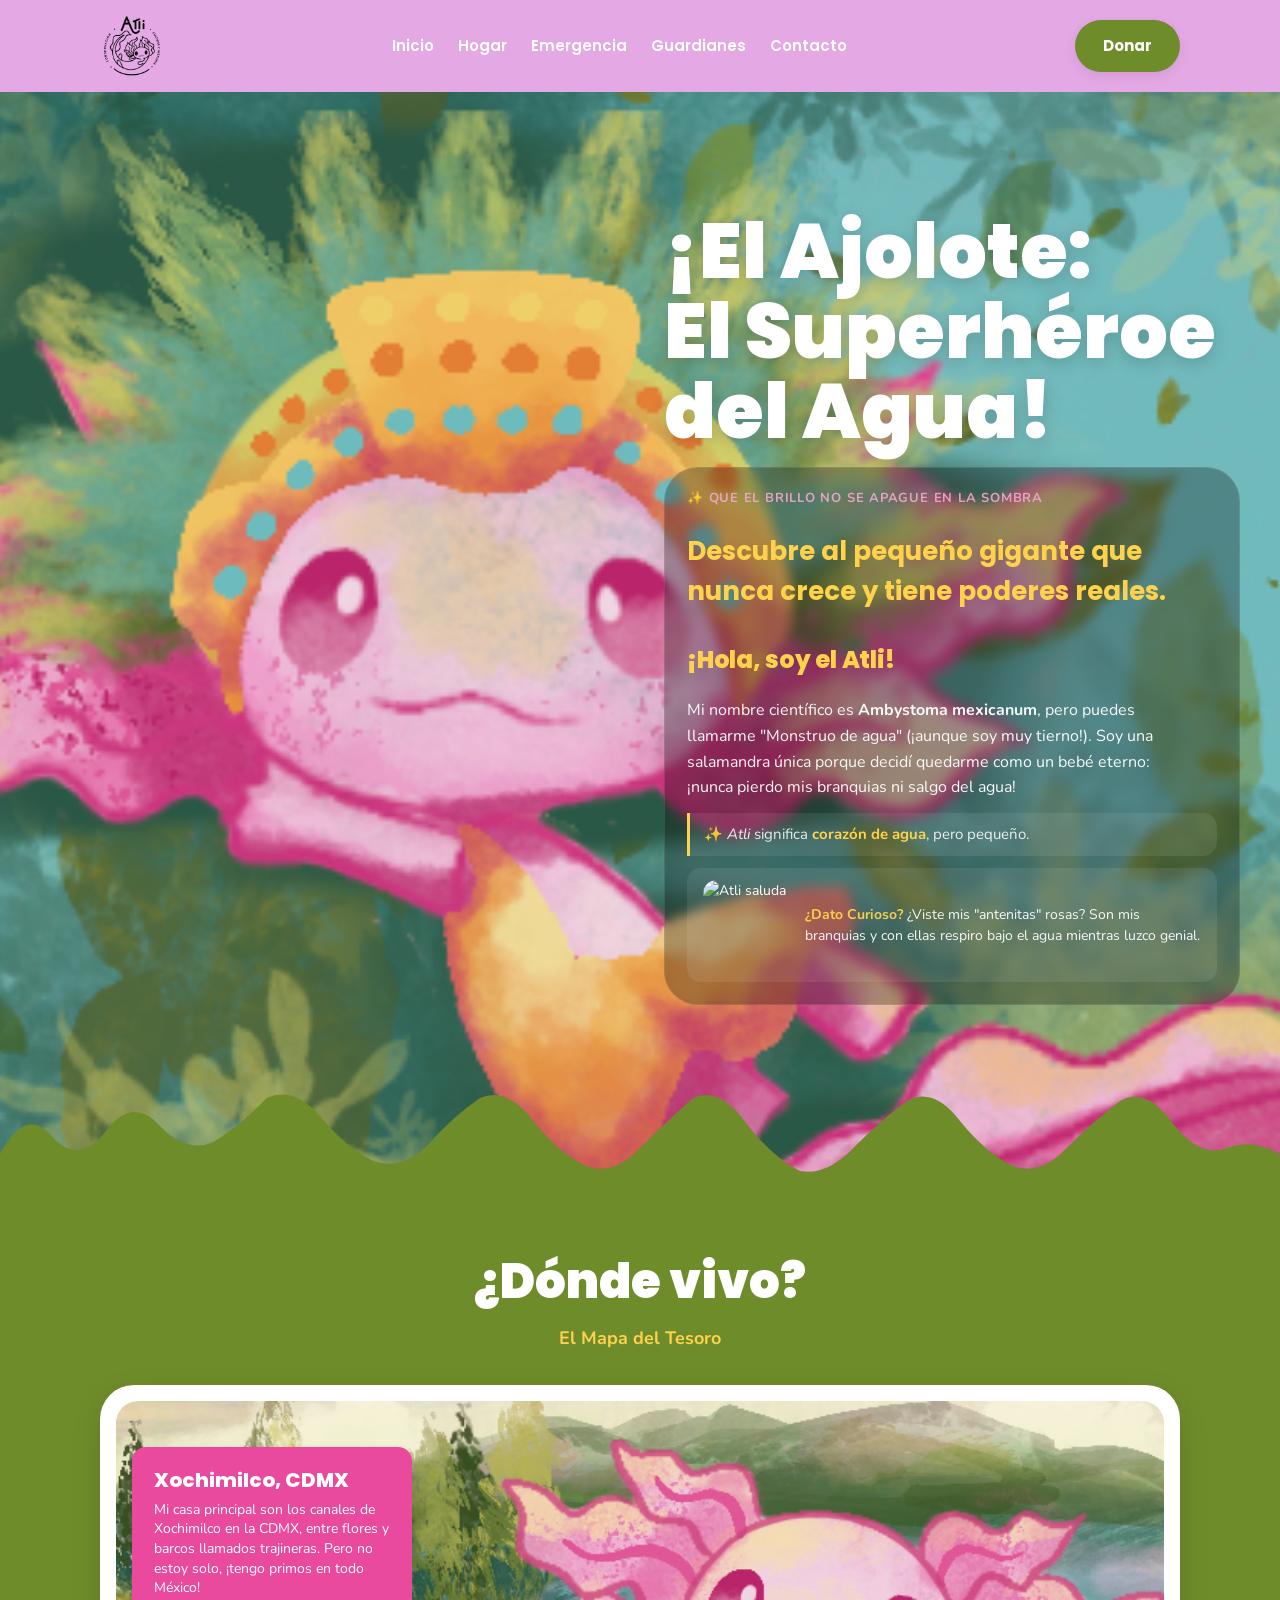
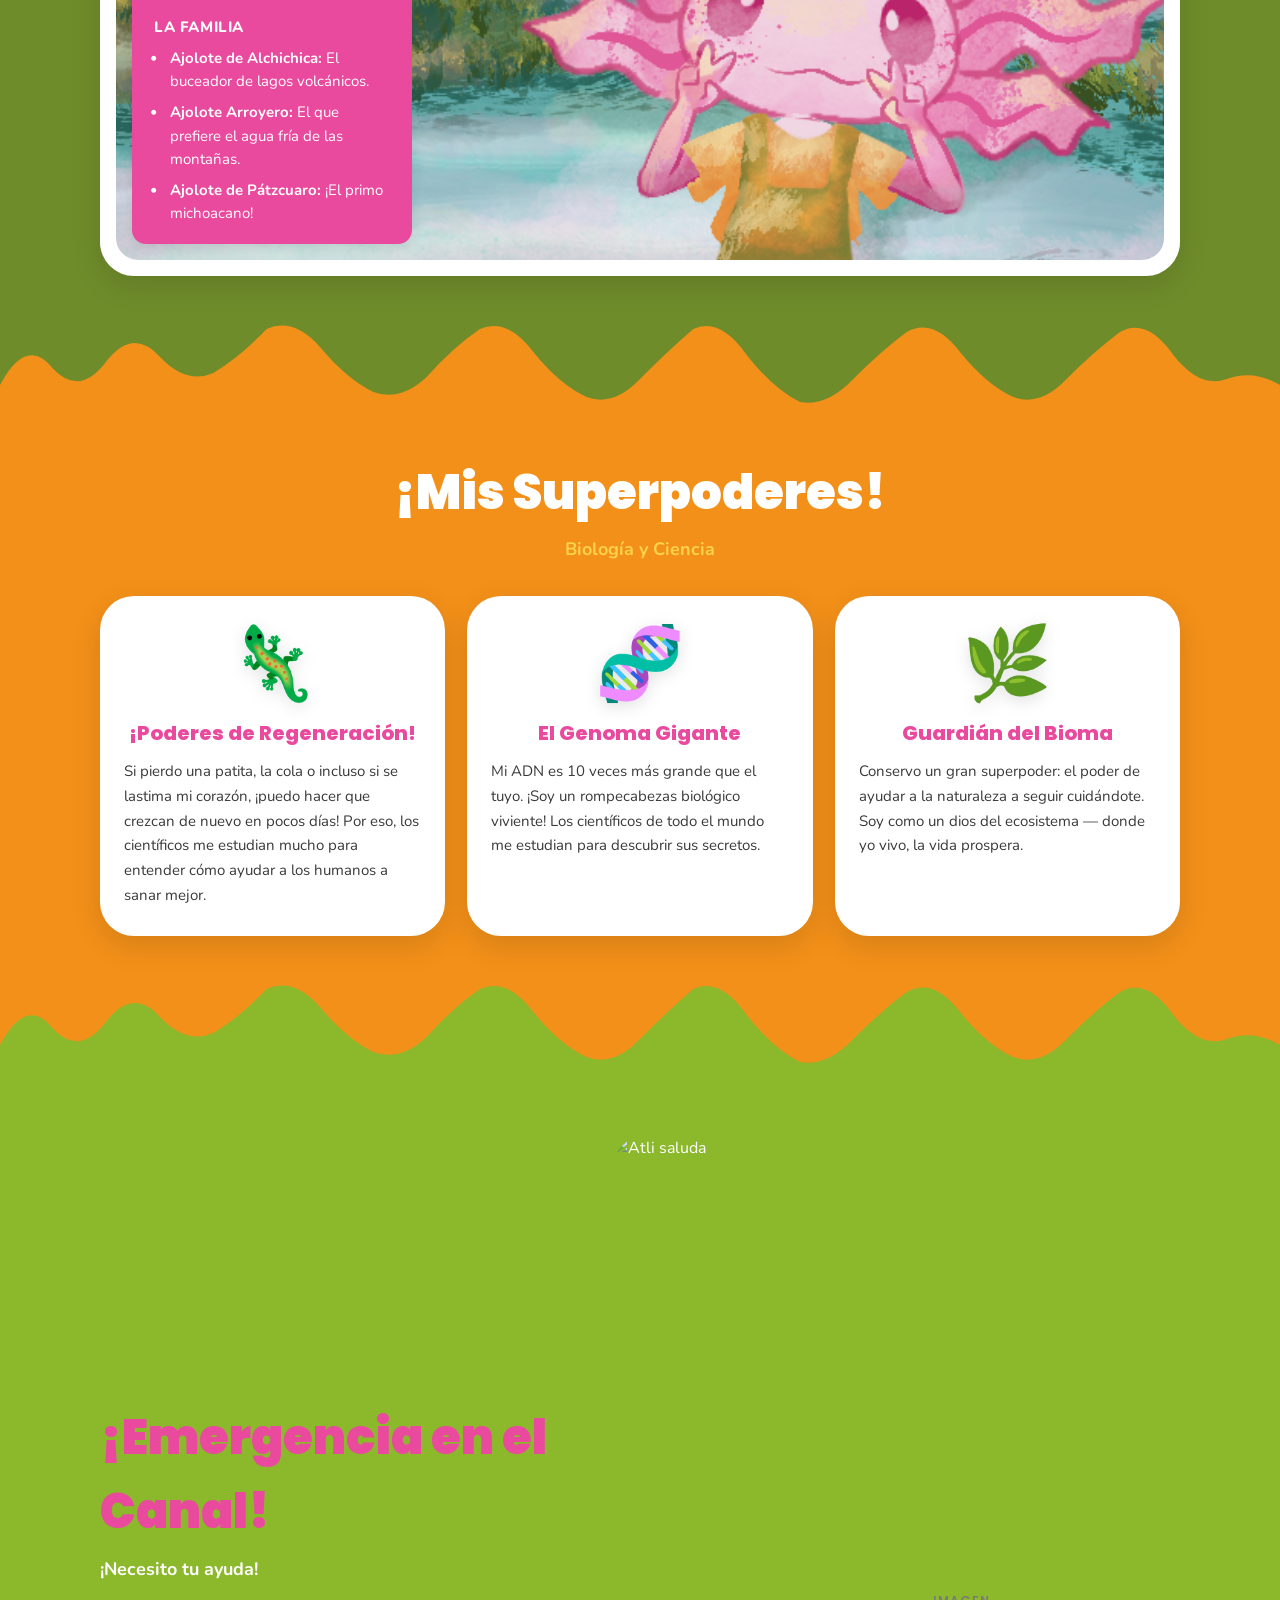
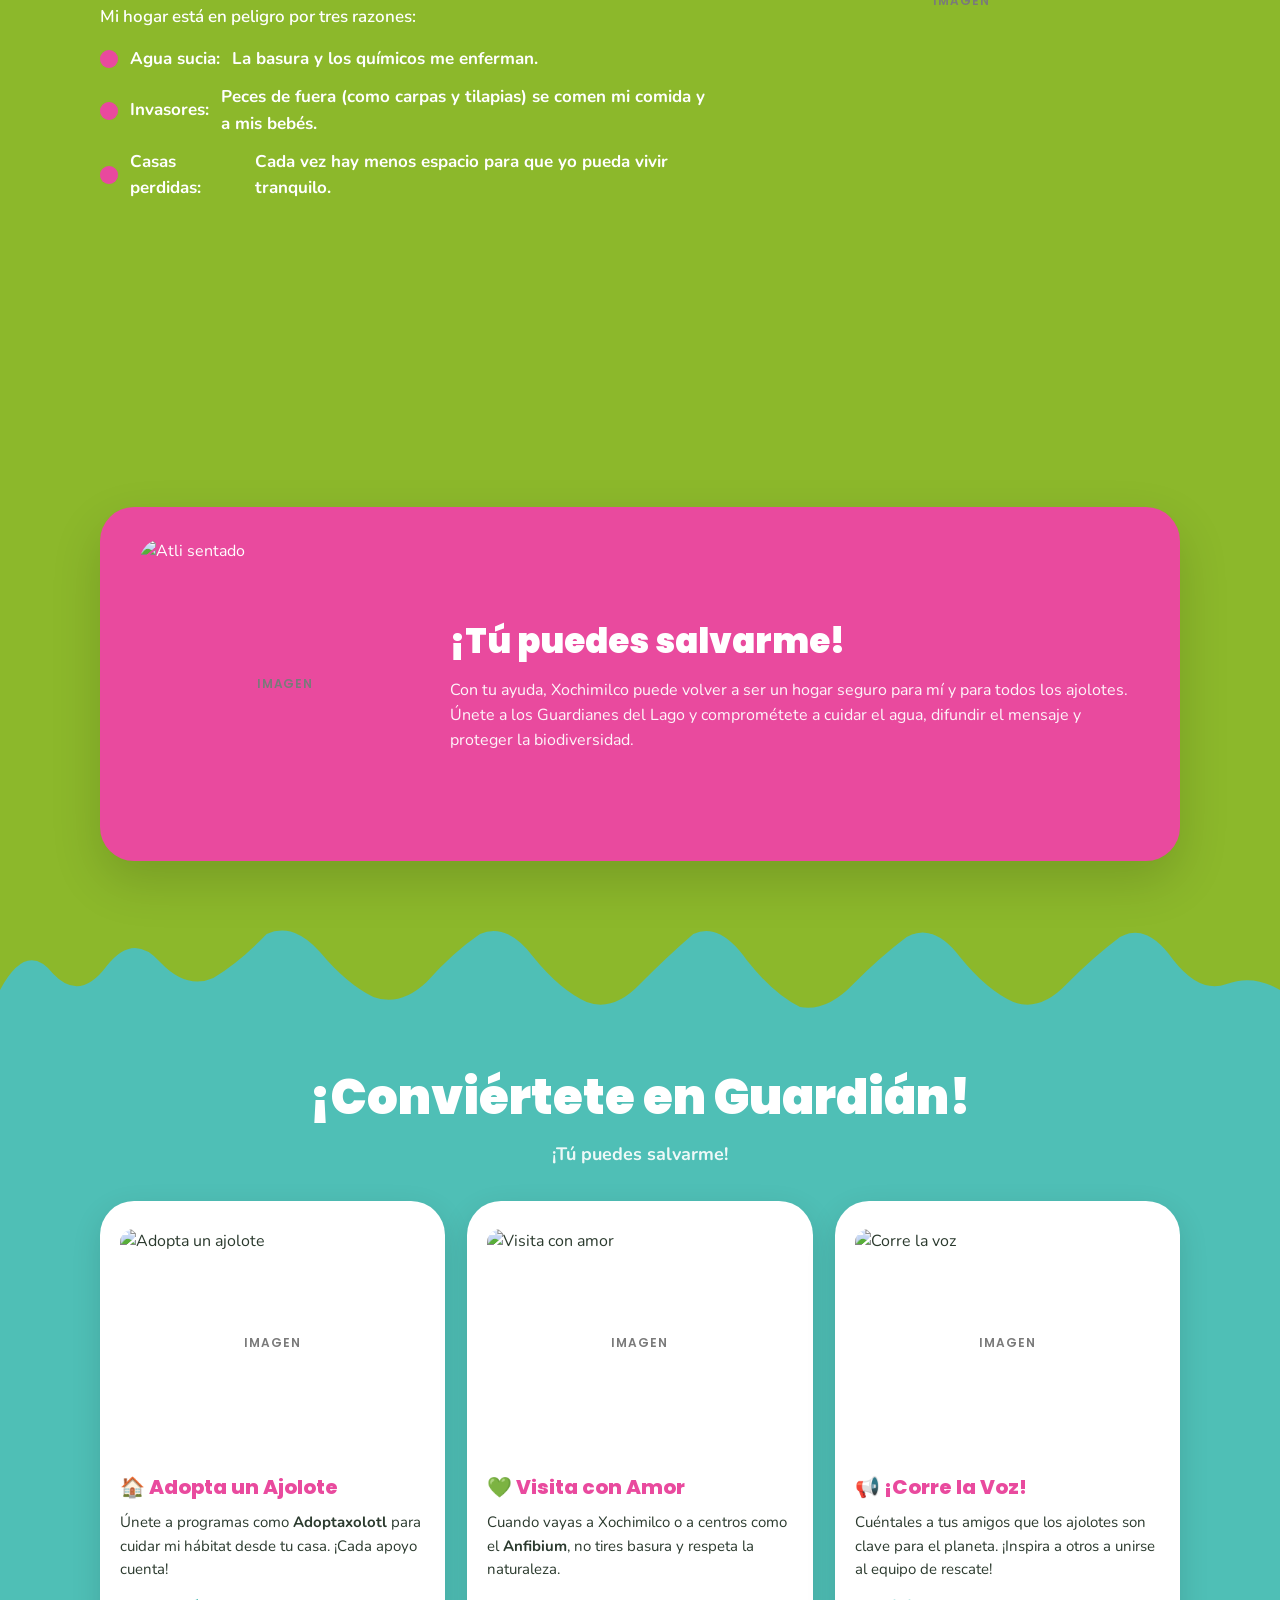
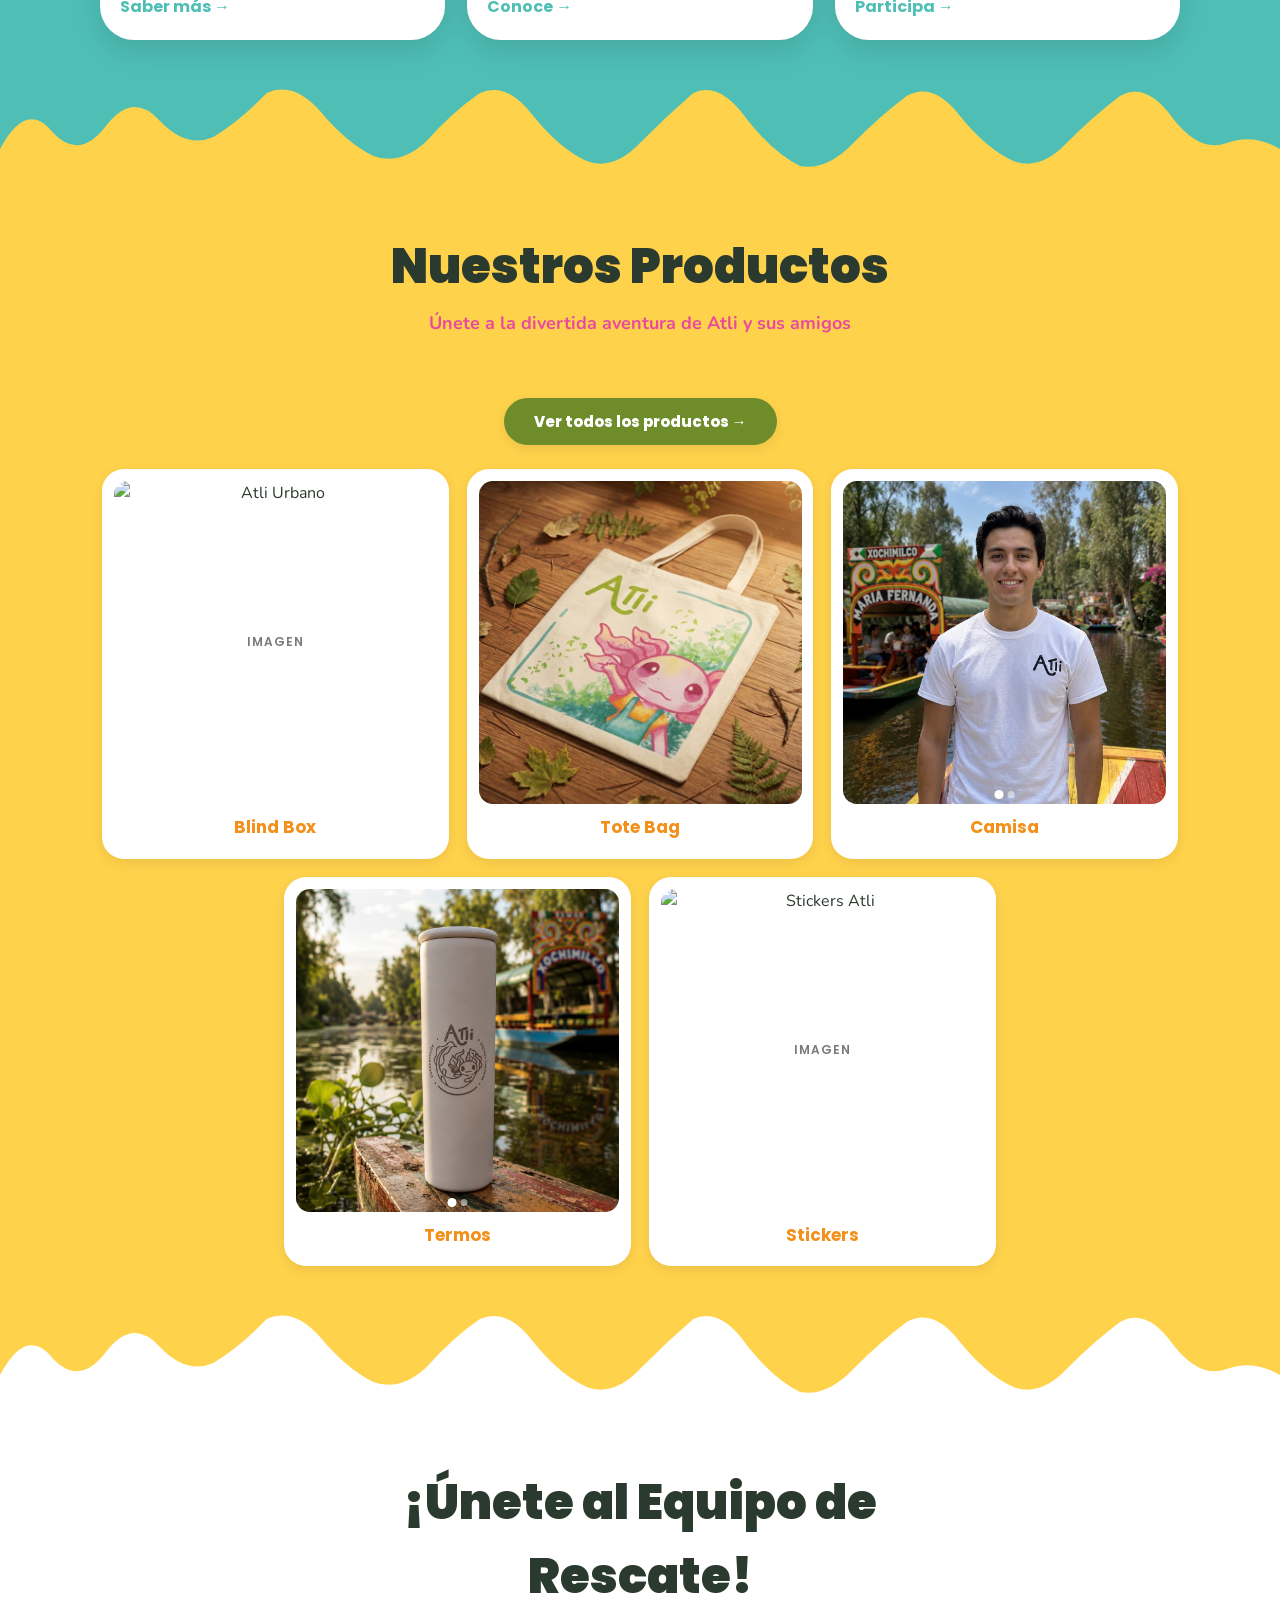
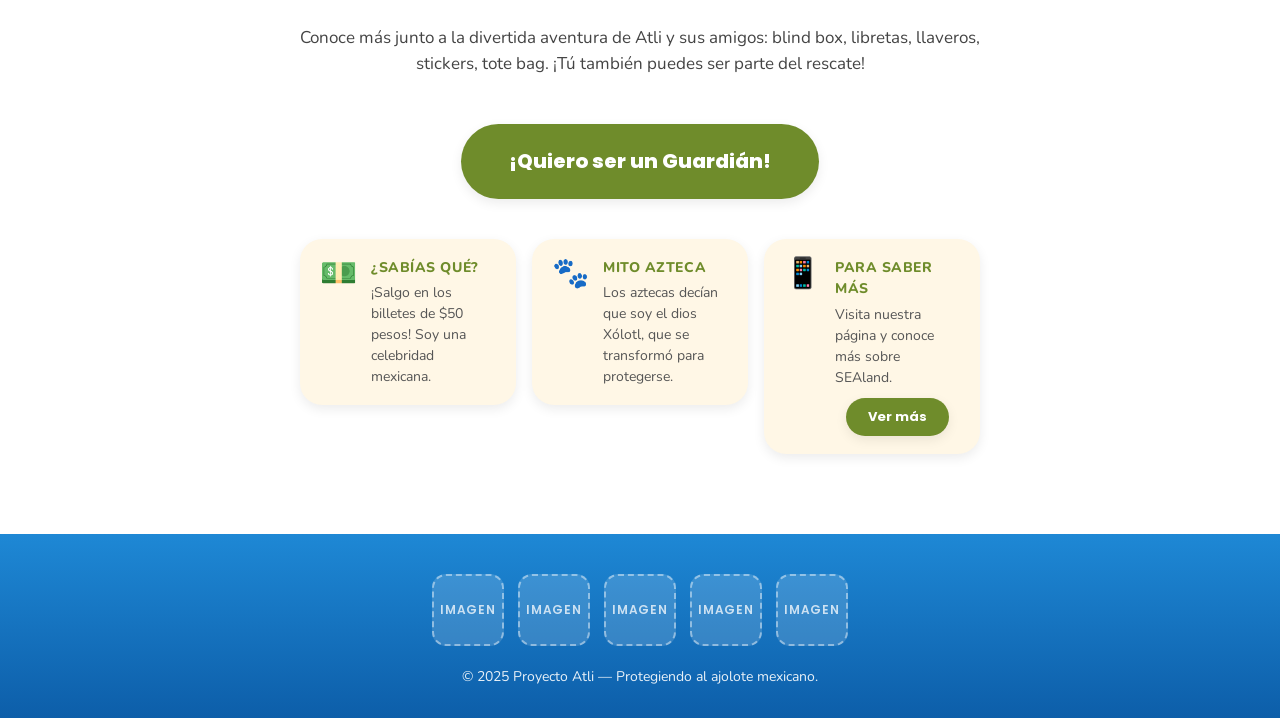
==== index.html @ 187b92f4 "primer commit" ====
<!DOCTYPE html>
  <html lang="es">
  <head>
    <meta charset="UTF-8" />
    <meta name="viewport" content="width=device-width, initial-scale=1.0" />
    <title>Atli — El Monstruo de Agua | Salvemos al Ajolote</title>

    <!-- Google Fonts -->
    <link rel="preconnect" href="https://fonts.googleapis.com" />
    <link rel="preconnect" href="https://fonts.gstatic.com" crossorigin />
    <link href="https://fonts.googleapis.com/css2?family=Nunito:wght@400;600;700;800;900&family=Poppins:wght@400;600;700;800;900&display=swap" rel="stylesheet" />

    <!-- CSS -->
    <link rel="stylesheet" href="style.css" />
  </head>
  <body>

    <!-- ===== HEADER ===== -->
    <header class="site-header">
      <div class="container header-inner">
        <div class="logo">
          <img src="images/logo.png" alt="Logo Atli" class="logo-img">
        </div>
        <nav class="nav">
          <a href="#inicio">Inicio</a>
          <a href="#hogar">Hogar</a>
          <a href="#emergencia">Emergencia</a>
          <a href="#guardianes">Guardianes</a>
          <a href="#cta">Contacto</a>
        </nav>
        <a href="#cta" class="btn btn-donar">Donar</a>
      </div>
    </header>

    <!-- ===== HERO ===== -->
    <section class="hero" id="inicio">
      <img src="images/atli-hero.png" alt="Atli el ajolote" class="img-hero">

      <div class="hero-row">
        <div class="hero-spacer"></div>
        <div class="hero-content">
          <h1 class="hero-title">¡El Ajolote:<br>El Superhéroe del Agua!</h1>

          <div class="hero-glass">
            <p class="hero-frase">✨ que el brillo no se apague en la sombra</p>
            <p class="hero-sub">Descubre al pequeño gigante que nunca crece y tiene poderes reales.</p>
            <h2 class="hero-intro-title">¡Hola, soy el Atli!</h2>
            <p class="hero-desc">
              Mi nombre científico es <strong>Ambystoma mexicanum</strong>, pero puedes llamarme "Monstruo de agua"
              (¡aunque soy muy tierno!). Soy una salamandra única porque decidí quedarme como un bebé eterno:
              ¡nunca pierdo mis branquias ni salgo del agua!
            </p>
            <p class="hero-nombre">
              ✨ <em>Atli</em> significa <strong>corazón de agua</strong>, pero pequeño.
            </p>
            <div class="hero-dato">
              <img src="images/saludo.png" alt="Atli saluda" class="branquias-anim">
              <p><strong>¿Dato Curioso?</strong> ¿Viste mis "antenitas" rosas? Son mis branquias y con ellas respiro bajo el agua mientras luzco genial.</p>
            </div>
          </div>
        </div>
      </div>
      <div class="wave wave-bottom-hero">
        <svg xmlns="http://www.w3.org/2000/svg" viewBox="0 0 1440 100" preserveAspectRatio="none">
          <path d="M0,100 L0,68 Q30,18 60,52 Q90,80 120,44 Q150,10 180,40 Q210,68 240,56 Q270,40 300,12 Q330,0 360,30 Q390,62 420,75 Q450,85 480,60 Q510,30 540,12 Q570,0 600,35 Q630,68 660,80 Q690,90 720,62 Q750,35 780,12 Q810,0 840,38 Q870,72 900,85 Q930,90 960,62 Q990,35 1020,15 Q1050,0 1080,35 Q1110,68 1140,80 Q1170,90 1200,62 Q1230,35 1260,15 Q1290,0 1320,38 Q1350,72 1380,62 Q1410,52 1440,68 L1440,100 Z" fill="#6f8c2b"/>
        </svg>
      </div>
    </section>

    <!-- ===== EL HOGAR DEL AJOLOTE ===== -->
    <section class="hogar" id="hogar">
      <div class="container">
        <h2 class="section-title light">¿Dónde vivo?</h2>
        <p class="section-sub light">El Mapa del Tesoro</p>

        <div class="hogar-card">
          <img src="images/foto-habitat.png" alt="Humedal de Xochimilco" class="img-card img-hogar">
          <div class="hogar-note">
            <h3>Xochimilco, CDMX</h3>
            <p>Mi casa principal son los canales de Xochimilco en la CDMX, entre flores y barcos llamados trajineras. Pero no estoy solo, ¡tengo primos en todo México!</p>
            <h4 class="familia-title">La Familia</h4>
            <ul class="familia-list">
              <li><strong>Ajolote de Alchichica:</strong> El buceador de lagos volcánicos.</li>
              <li><strong>Ajolote Arroyero:</strong> El que prefiere el agua fría de las montañas.</li>
              <li><strong>Ajolote de Pátzcuaro:</strong> ¡El primo michoacano!</li>
            </ul>
          </div>
        </div>
      </div>
      <div class="wave wave-bottom-hogar">
        <svg xmlns="http://www.w3.org/2000/svg" viewBox="0 0 1440 100" preserveAspectRatio="none">
          <path d="M0,100 L0,68 Q30,18 60,52 Q90,80 120,44 Q150,10 180,40 Q210,68 240,56 Q270,40 300,12 Q330,0 360,30 Q390,62 420,75 Q450,85 480,60 Q510,30 540,12 Q570,0 600,35 Q630,68 660,80 Q690,90 720,62 Q750,35 780,12 Q810,0 840,38 Q870,72 900,85 Q930,90 960,62 Q990,35 1020,15 Q1050,0 1080,35 Q1110,68 1140,80 Q1170,90 1200,62 Q1230,35 1260,15 Q1290,0 1320,38 Q1350,72 1380,62 Q1410,52 1440,68 L1440,100 Z" fill="#f39019"/>
        </svg>
      </div>
    </section>

    <!-- ===== MIS SUPERPODERES ===== -->
    <section class="poderes">
      <div class="container">
        <h2 class="section-title light">¡Mis Superpoderes!</h2>
        <p class="section-sub light">Biología y Ciencia</p>
        <div class="poderes-grid">

          <article class="poder-card">
            <div class="poder-icon">🦎</div>
            <h3>¡Poderes de Regeneración!</h3>
            <p>Si pierdo una patita, la cola o incluso si se lastima mi corazón, ¡puedo hacer que crezcan de nuevo en pocos días! Por eso, los científicos me estudian mucho para entender cómo ayudar a los humanos a sanar mejor.</p>
          </article>

          <article class="poder-card">
            <div class="poder-icon">🧬</div>
            <h3>El Genoma Gigante</h3>
            <p>Mi ADN es 10 veces más grande que el tuyo. ¡Soy un rompecabezas biológico viviente! Los científicos de todo el mundo me estudian para descubrir sus secretos.</p>
          </article>

          <article class="poder-card">
            <div class="poder-icon">🌿</div>
            <h3>Guardián del Bioma</h3>
            <p>Conservo un gran superpoder: el poder de ayudar a la naturaleza a seguir cuidándote. Soy como un dios del ecosistema — donde yo vivo, la vida prospera.</p>
          </article>

        </div>
      </div>
      <div class="wave wave-bottom-poderes">
        <svg xmlns="http://www.w3.org/2000/svg" viewBox="0 0 1440 100" preserveAspectRatio="none">
          <path d="M0,100 L0,68 Q30,18 60,52 Q90,80 120,44 Q150,10 180,40 Q210,68 240,56 Q270,40 300,12 Q330,0 360,30 Q390,62 420,75 Q450,85 480,60 Q510,30 540,12 Q570,0 600,35 Q630,68 660,80 Q690,90 720,62 Q750,35 780,12 Q810,0 840,38 Q870,72 900,85 Q930,90 960,62 Q990,35 1020,15 Q1050,0 1080,35 Q1110,68 1140,80 Q1170,90 1200,62 Q1230,35 1260,15 Q1290,0 1320,38 Q1350,72 1380,62 Q1410,52 1440,68 L1440,100 Z" fill="#8cb82b"/>
        </svg>
      </div>
    </section>

    <!-- ===== EMERGENCIA EN EL CANAL ===== -->
    <section class="emergencia" id="emergencia">
      <div class="container emergencia-inner">
        <div class="emergencia-text">
          <h2 class="section-title">¡Emergencia en el Canal!</h2>
          <p class="section-sub light">¡Necesito tu ayuda!</p>
          <p class="emergencia-intro">Mi hogar está en peligro por tres razones:</p>
          <ul class="emergencia-list">
            <li><span class="bullet" style="--bd:0s"></span> <strong>Agua sucia:</strong> La basura y los químicos me enferman.</li>
            <li><span class="bullet" style="--bd:.6s"></span> <strong>Invasores:</strong> Peces de fuera (como carpas y tilapias) se comen mi comida y a mis bebés.</li>
            <li><span class="bullet" style="--bd:1.2s"></span> <strong>Casas perdidas:</strong> Cada vez hay menos espacio para que yo pueda vivir tranquilo.</li>
          </ul>
        </div>
        <img src="images/saludo.png" alt="Atli saluda" class="img-ajolote img-ajolote-emergencia">
      </div>

      <div class="container">
        <div class="ayuda-box">
          <img src="images/sentado.png" alt="Atli sentado" class="img-ajolote img-ajolote-small">
          <div class="ayuda-text">
            <h3>¡Tú puedes salvarme!</h3>
            <p>Con tu ayuda, Xochimilco puede volver a ser un hogar seguro para mí y para todos los ajolotes. Únete a los Guardianes del Lago y comprométete a cuidar el agua, difundir el mensaje y proteger la biodiversidad.</p>
          </div>
        </div>
      </div>
      <div class="wave wave-bottom-emergencia">
        <svg xmlns="http://www.w3.org/2000/svg" viewBox="0 0 1440 100" preserveAspectRatio="none">
          <path d="M0,100 L0,68 Q30,18 60,52 Q90,80 120,44 Q150,10 180,40 Q210,68 240,56 Q270,40 300,12 Q330,0 360,30 Q390,62 420,75 Q450,85 480,60 Q510,30 540,12 Q570,0 600,35 Q630,68 660,80 Q690,90 720,62 Q750,35 780,12 Q810,0 840,38 Q870,72 900,85 Q930,90 960,62 Q990,35 1020,15 Q1050,0 1080,35 Q1110,68 1140,80 Q1170,90 1200,62 Q1230,35 1260,15 Q1290,0 1320,38 Q1350,72 1380,62 Q1410,52 1440,68 L1440,100 Z" fill="#4fbfb6"/>
        </svg>
      </div>
    </section>

    <!-- ===== GUARDIANES DEL LAGO ===== -->
    <section class="guardianes" id="guardianes">
      <div class="container">
        <h2 class="section-title light">¡Conviértete en Guardián!</h2>
        <p class="section-sub light">¡Tú puedes salvarme!</p>

        <div class="guardianes-grid">
          <article class="guardian-card">
            <img src="images/saludo.png" alt="Adopta un ajolote" class="img-card img-guardian">
            <h3>🏠 Adopta un Ajolote</h3>
            <p>Únete a programas como <strong>Adoptaxolotl</strong> para cuidar mi hábitat desde tu casa. ¡Cada apoyo cuenta!</p>
            <a href="#cta" class="link-more">Saber más →</a>
          </article>

          <article class="guardian-card">
            <img src="images/comiendo.png" alt="Visita con amor" class="img-card img-guardian">
            <h3>💚 Visita con Amor</h3>
            <p>Cuando vayas a Xochimilco o a centros como el <strong>Anfibium</strong>, no tires basura y respeta la naturaleza.</p>
            <a href="#cta" class="link-more">Conoce →</a>
          </article>

          <article class="guardian-card">
            <img src="images/norte.png" alt="Corre la voz" class="img-card img-guardian">
            <h3>📢 ¡Corre la Voz!</h3>
            <p>Cuéntales a tus amigos que los ajolotes son clave para el planeta. ¡Inspira a otros a unirse al equipo de rescate!</p>
            <a href="#cta" class="link-more">Participa →</a>
          </article>
        </div>
      </div>
      <div class="wave wave-bottom-guardianes">
        <svg xmlns="http://www.w3.org/2000/svg" viewBox="0 0 1440 100" preserveAspectRatio="none">
          <path d="M0,100 L0,68 Q30,18 60,52 Q90,80 120,44 Q150,10 180,40 Q210,68 240,56 Q270,40 300,12 Q330,0 360,30 Q390,62 420,75 Q450,85 480,60 Q510,30 540,12 Q570,0 600,35 Q630,68 660,80 Q690,90 720,62 Q750,35 780,12 Q810,0 840,38 Q870,72 900,85 Q930,90 960,62 Q990,35 1020,15 Q1050,0 1080,35 Q1110,68 1140,80 Q1170,90 1200,62 Q1230,35 1260,15 Q1290,0 1320,38 Q1350,72 1380,62 Q1410,52 1440,68 L1440,100 Z" fill="#ffd24c"/>
        </svg>
      </div>
    </section>

    <!-- ===== PRODUCTOS ===== -->
    <section class="proceso">
      <div class="container">
        <h2 class="section-title">Nuestros Productos</h2>
        <p class="section-sub">Únete a la divertida aventura de Atli y sus amigos</p>
        <div style="text-align:center; margin-bottom: 10px;">
          <a href="productos.html" class="btn btn-cta" style="font-size:15px; padding: 12px 30px;">Ver todos los productos →</a>
        </div>
        <div class="proceso-grid">

          <!-- 1. Blind Box -->
          <div class="proceso-card proceso-card--carousel">
            <div class="carousel" data-carousel>
              <div class="carousel-track">
                <img src="images/atli-urbano.png" alt="Atli Urbano" class="img-card img-proceso carousel-slide">
                <img src="images/atli-sureño.png" alt="Atli Sureño" class="img-card img-proceso carousel-slide">
                <img src="images/atli-pre.png"    alt="Atli Prehispánico" class="img-card img-proceso carousel-slide">
                <img src="images/atli-buzo.png"   alt="Atli Buzo"   class="img-card img-proceso carousel-slide">
              </div>
              <button class="carousel-btn carousel-prev" aria-label="Anterior">&#8249;</button>
              <button class="carousel-btn carousel-next" aria-label="Siguiente">&#8250;</button>
              <div class="carousel-dots">
                <span class="carousel-dot active"></span>
                <span class="carousel-dot"></span>
                <span class="carousel-dot"></span>
                <span class="carousel-dot"></span>
              </div>
            </div>
            <h4><a href="prod-blindbox.html" class="prod-link">Blind Box</a></h4>
          </div>

          <!-- 2. Tote Bag -->
          <div class="proceso-card" onclick="location.href='prod-totebag.html'" style="cursor:pointer"><img src="images/tote-bag.png" alt="Tote Bag Atli" class="img-card img-proceso"><h4><a href="prod-totebag.html" class="prod-link">Tote Bag</a></h4></div>

          <!-- 3. Camisa -->
          <div class="proceso-card proceso-card--carousel">
            <div class="carousel" data-carousel>
              <div class="carousel-track">
                <img src="images/camisa-1.png" alt="Camisa 1" class="img-card img-proceso carousel-slide">
                <img src="images/camisa-2.png" alt="Camisa 2" class="img-card img-proceso carousel-slide">
              </div>
              <button class="carousel-btn carousel-prev" aria-label="Anterior">&#8249;</button>
              <button class="carousel-btn carousel-next" aria-label="Siguiente">&#8250;</button>
              <div class="carousel-dots">
                <span class="carousel-dot active"></span>
                <span class="carousel-dot"></span>
              </div>
            </div>
            <h4><a href="prod-camisa.html" class="prod-link">Camisa</a></h4>
          </div>

          <!-- 4. Termos -->
          <div class="proceso-card proceso-card--carousel">
            <div class="carousel" data-carousel>
              <div class="carousel-track">
                <img src="images/termo-1.png" alt="Termo 1" class="img-card img-proceso carousel-slide">
                <img src="images/termo-2.png" alt="Termo 2" class="img-card img-proceso carousel-slide">
              </div>
              <button class="carousel-btn carousel-prev" aria-label="Anterior">&#8249;</button>
              <button class="carousel-btn carousel-next" aria-label="Siguiente">&#8250;</button>
              <div class="carousel-dots">
                <span class="carousel-dot active"></span>
                <span class="carousel-dot"></span>
              </div>
            </div>
            <h4><a href="prod-termos.html" class="prod-link">Termos</a></h4>
          </div>

          <!-- 5. Stickers -->
          <div class="proceso-card" onclick="location.href='prod-stickers.html'" style="cursor:pointer"><img src="images/stickers.png" alt="Stickers Atli" class="img-card img-proceso"><h4><a href="prod-stickers.html" class="prod-link">Stickers</a></h4></div>

        </div>
      </div>
      <div class="wave wave-bottom-proceso">
        <svg xmlns="http://www.w3.org/2000/svg" viewBox="0 0 1440 100" preserveAspectRatio="none">
          <path d="M0,100 L0,68 Q30,18 60,52 Q90,80 120,44 Q150,10 180,40 Q210,68 240,56 Q270,40 300,12 Q330,0 360,30 Q390,62 420,75 Q450,85 480,60 Q510,30 540,12 Q570,0 600,35 Q630,68 660,80 Q690,90 720,62 Q750,35 780,12 Q810,0 840,38 Q870,72 900,85 Q930,90 960,62 Q990,35 1020,15 Q1050,0 1080,35 Q1110,68 1140,80 Q1170,90 1200,62 Q1230,35 1260,15 Q1290,0 1320,38 Q1350,72 1380,62 Q1410,52 1440,68 L1440,100 Z" fill="#ffffff"/>
        </svg>
      </div>
    </section>

    <!-- ===== CTA FINAL ===== -->
    <section class="cta" id="cta">
      <div class="container cta-inner">
        <h2 class="section-title">¡Únete al Equipo de Rescate!</h2>
        <p class="cta-desc">Conoce más junto a la divertida aventura de Atli y sus amigos: blind box, libretas, llaveros, stickers, tote bag. ¡Tú también puedes ser parte del rescate!</p>
        <a href="donar.html" class="btn btn-cta">¡Quiero ser un Guardián!</a>

        <!-- Datos Rápidos -->
        <div class="datos-rapidos">
          <div class="dato-chip">
            <span class="dato-emoji">💵</span>
            <div>
              <strong>¿Sabías qué?</strong>
              <p>¡Salgo en los billetes de $50 pesos! Soy una celebridad mexicana.</p>
            </div>
          </div>
          <div class="dato-chip">
            <span class="dato-emoji">🐾</span>
            <div>
              <strong>Mito Azteca</strong>
              <p>Los aztecas decían que soy el dios Xólotl, que se transformó para protegerse.</p>
            </div>
          </div>
          <div class="dato-chip dato-qr">
            <span class="dato-emoji">📱</span>
            <div>
              <strong>Para saber más</strong>
              <p>Visita nuestra página y conoce más sobre SEAland.</p>
              <a href="https://www.sealand.com.mx/monterrey/" target="_blank" rel="noopener" class="btn btn-sealand">Ver más</a>
            </div>
          </div>
        </div>
      </div>
    </section>

    <!-- ===== FOOTER ===== -->
    <footer class="site-footer">
      <div class="container footer-inner">
        <div class="footer-logos">
          <!--  LOGOS ALIADOS -->
          <div class="img-placeholder logo-small"></div>
          <div class="img-placeholder logo-small"></div>
          <div class="img-placeholder logo-small"></div>
          <div class="img-placeholder logo-small"></div>
          <div class="img-placeholder logo-small"></div>
        </div>
        <p class="footer-text">© 2025 Proyecto Atli — Protegiendo al ajolote mexicano.</p>
      </div>
    </footer>

  <script>
    // ══════════════════════════════════════════
    // IMAGE ANIMATIONS — scroll reveal + hover + click
    // ══════════════════════════════════════════
    (function () {
      const IMG_SELECTORS = [
        '.img-placeholder', '.img-hero', '.img-card',
        '.img-ajolote', '.img-hogar', '.img-poder',
        '.img-guardian', '.img-proceso'
      ].join(', ');

      const images = Array.from(document.querySelectorAll(IMG_SELECTORS))
        .filter(img => !img.classList.contains('img-ajolote-emergencia'));

      /* ── 1. Añadir clase base + stagger en grids ── */
      images.forEach(img => {
        img.classList.add('img-anim');

        // Delay escalonado para imágenes dentro de una misma cuadrícula
        const card = img.closest('.poder-card, .guardian-card, .proceso-card');
        if (card) {
          const idx = Array.from(card.parentElement.children).indexOf(card);
          img.style.transitionDelay = `${idx * 110}ms`;
        }
      });

      /* ── 2. Scroll reveal con IntersectionObserver (una sola vez) ── */
      const revealObserver = new IntersectionObserver((entries) => {
        entries.forEach(entry => {
          if (!entry.isIntersecting) return;
          const img = entry.target;
          img.classList.add('img-visible');
          revealObserver.unobserve(img);
          // Eliminar el delay de stagger para que hover/click sean inmediatos
          setTimeout(() => { img.style.transitionDelay = '0ms'; }, 950);
        });
      }, { threshold: 0.15 });

      images.forEach(img => revealObserver.observe(img));

      /* ── 3. Helper para aplicar transform vía inline style ── */
      const applyTransform = (img, scale, deg, ms, easing) => {
        img.style.transition = `transform ${ms}ms ${easing}`;
        img.style.transform  = `scale(${scale}) rotate(${deg}deg)`;
      };

      /* ── 4. Hover + click (excluir img-hero que es fondo de pantalla) ── */
      images.forEach(img => {
        if (img.classList.contains('img-hero')) return;

        let hovered  = false;
        let rotation = 0;

        // Mouse enter → rebote con rotación aleatoria
        img.addEventListener('mouseenter', () => {
          hovered  = true;
          rotation = (Math.random() - 0.5) * 8; // −4° a +4°
          applyTransform(img, 1.06, rotation, 420, 'cubic-bezier(0.34, 1.56, 0.64, 1)');
        });

        // Mouse leave → regresa suave
        img.addEventListener('mouseleave', () => {
          hovered = false;
          applyTransform(img, 1, 0, 500, 'cubic-bezier(0.34, 1.56, 0.64, 1)');
        });

        // Mouse down → aplastamiento físico
        img.addEventListener('mousedown', () => {
          applyTransform(img, 0.91, rotation * 0.4, 110, 'ease');
        });

        // Mouse up → vuelve al estado correcto (hover o normal)
        img.addEventListener('mouseup', () => {
          if (hovered) {
            applyTransform(img, 1.06, rotation, 380, 'cubic-bezier(0.34, 1.56, 0.64, 1)');
          } else {
            applyTransform(img, 1, 0, 420, 'cubic-bezier(0.34, 1.56, 0.64, 1)');
          }
        });

        // Touch: tap satisfactorio
        img.addEventListener('touchstart', () => {
          rotation = (Math.random() - 0.5) * 6;
          applyTransform(img, 0.91, rotation * 0.4, 110, 'ease');
        }, { passive: true });

        img.addEventListener('touchend', () => {
          applyTransform(img, 1, 0, 480, 'cubic-bezier(0.34, 1.56, 0.64, 1)');
        });
      });
    })();

    // ══════════════════════════════════════════
    // LIGHTBOX — abrir imagen en pantalla completa
    // ══════════════════════════════════════════
    (function () {
      // Imágenes que abren lightbox (excluye hero background)
      const LB_SELECTORS = [
        '.img-placeholder:not(.logo-mark):not(.logo-small)',
        '.img-card', '.img-ajolote', '.img-hogar',
        '.img-poder', '.img-guardian', '.img-proceso'
      ].join(', ');

      /* ── Crear DOM del lightbox ── */
      const overlay = document.createElement('div');
      overlay.id = 'lightbox-overlay';
      overlay.setAttribute('role', 'dialog');
      overlay.setAttribute('aria-modal', 'true');
      overlay.setAttribute('aria-label', 'Vista de imagen');

      const closeBtn = document.createElement('button');
      closeBtn.id = 'lightbox-close';
      closeBtn.innerHTML = '✕';
      closeBtn.setAttribute('aria-label', 'Cerrar');

      const content = document.createElement('div');
      content.id = 'lightbox-content';

      overlay.appendChild(closeBtn);
      overlay.appendChild(content);
      document.body.appendChild(overlay);

      /* ── Abrir lightbox ── */
      const openLightbox = (img) => {
        const clone = img.cloneNode(true);
        clone.className = '';
        clone.classList.add('img-lb-clone');
        // Heredar la clase de aspecto de la imagen original para mantener proporción
        const aspectClass = Array.from(img.classList).find(c =>
          ['img-hogar','img-poder','img-guardian','img-proceso','img-ajolote',
           'img-ajolote-emergencia','img-ajolote-small','img-card'].includes(c)
        );
        if (aspectClass) clone.classList.add(aspectClass);
        clone.removeAttribute('style');

        content.innerHTML = '';
        content.appendChild(clone);
        overlay.classList.add('lb-open');
        document.body.style.overflow = 'hidden';
        closeBtn.focus();
      };

      /* ── Cerrar lightbox ── */
      const closeLightbox = () => {
        overlay.classList.remove('lb-open');
        document.body.style.overflow = '';
      };

      /* ── Eventos de cierre ── */
      closeBtn.addEventListener('click', (e) => { e.stopPropagation(); closeLightbox(); });
      overlay.addEventListener('click', closeLightbox);
      content.addEventListener('click', (e) => e.stopPropagation());
      document.addEventListener('keydown', (e) => { if (e.key === 'Escape') closeLightbox(); });

      /* ── Adjuntar a cada imagen ── */
      document.querySelectorAll(LB_SELECTORS).forEach(img => {
        img.classList.add('img-clickable');
        img.addEventListener('click', () => openLightbox(img));
      });
    })();

    // ══════════════════════════════════════════
    // EMERGENCIA AJOLOTE — slide-in desde la derecha
    // ══════════════════════════════════════════
    (function () {
      const el = document.querySelector('img.img-ajolote-emergencia');
      if (!el) return;
      const io = new IntersectionObserver(([entry]) => {
        if (!entry.isIntersecting) return;
        el.classList.add('em-visible');
        io.unobserve(el);
      }, { threshold: 0.1 });
      io.observe(el);
    })();

    // ══════════════════════════════════════════
    // CARRUSEL — Blind Box
    // ══════════════════════════════════════════
    (function () {
      document.querySelectorAll('[data-carousel]').forEach(carousel => {
        const track  = carousel.querySelector('.carousel-track');
        const slides = carousel.querySelectorAll('.carousel-slide');
        const dots   = carousel.querySelectorAll('.carousel-dot');
        const prev   = carousel.querySelector('.carousel-prev');
        const next   = carousel.querySelector('.carousel-next');
        let current  = 0;
        let timer;

        const goTo = (idx) => {
          current = (idx + slides.length) % slides.length;
          track.style.transform = `translateX(-${current * 100}%)`;
          dots.forEach((d, i) => d.classList.toggle('active', i === current));
        };

        prev.addEventListener('click', (e) => { e.stopPropagation(); goTo(current - 1); });
        next.addEventListener('click', (e) => { e.stopPropagation(); goTo(current + 1); });
        dots.forEach((d, i) => d.addEventListener('click', (e) => { e.stopPropagation(); goTo(i); }));
      });
    })();

    // ── Botones: ola rosa al hacer clic ──
    document.querySelectorAll('.btn').forEach(btn => {
      btn.addEventListener('click', function(e) {
        const ripple = document.createElement('span');
        ripple.classList.add('ripple');
        const rect = btn.getBoundingClientRect();
        const size = Math.max(rect.width, rect.height);
        ripple.style.width  = size + 'px';
        ripple.style.height = size + 'px';
        ripple.style.left   = (e.clientX - rect.left - size / 2) + 'px';
        ripple.style.top    = (e.clientY - rect.top  - size / 2) + 'px';
        btn.appendChild(ripple);
        ripple.addEventListener('animationend', () => ripple.remove());
      });
    });

  </script>

  <script>
    // ── Animación emoji al hacer clic en poder-card ──
    document.querySelectorAll('.poder-card').forEach(card => {
      card.addEventListener('click', () => {
        const icon = card.querySelector('.poder-icon');
        icon.classList.remove('pop');
        void icon.offsetWidth; // reinicia la animación si ya estaba corriendo
        icon.classList.add('pop');
        icon.addEventListener('animationend', () => icon.classList.remove('pop'), { once: true });
      });
    });
  </script>
  </body>
  </html>
---- style.css ----
/* ============================================
   Atli — El Monstruo de Agua
   Landing page — Vanilla CSS (Mobile first)
   ============================================ */

* { margin: 0; padding: 0; box-sizing: border-box; }

html { scroll-behavior: smooth; }

body {
  font-family: 'Nunito', 'Poppins', system-ui, sans-serif;
  color: #2b3a2e;
  line-height: 1.55;
  background: #fff;
  -webkit-font-smoothing: antialiased;
  overflow-x: hidden;
}

img { max-width: 100%; display: block; }
a   { text-decoration: none; color: inherit; }
ul  { list-style: none; }

/* ---------- Tokens ---------- */
:root {
  --green-dark: #6f8c2b;
  --green: #8cb82b;
  --green-light: #b9d94a;
  --aqua: #4fbfb6;
  --aqua-light: #8ad3cd;
  --pink: #e94a9e;
  --pink-light: #f6a6cf;
  --yellow: #ffd24c;
  --orange: #f39019;
  --orange-light: #ffb557;
  --cream: #fff7e6;
  --text-dark: #2b3a2e;

  --radius-sm: 14px;
  --radius-md: 22px;
  --radius-lg: 34px;
  --radius-xl: 48px;

  --shadow-sm: 0 4px 12px rgba(0,0,0,.08);
  --shadow-md: 0 10px 30px rgba(0,0,0,.12);
  --shadow-lg: 0 20px 50px rgba(0,0,0,.15);
}

/* ---------- Container ---------- */
.container {
  width: 100%;
  max-width: 1120px;
  margin: 0 auto;
  padding: 0 20px;
}

/* ---------- Imágenes reales: quitar placeholder ---------- */
img.img-hero,
img.img-card,
img.img-ajolote,
img.img-hogar,
img.img-poder,
img.img-guardian,
img.img-proceso {
  object-fit: cover;
  background: none;
  border: none;
  display: block;
}

/* ---------- Placeholders de imágenes ---------- */
.img-placeholder,
.img-hero,
.img-card,
.img-ajolote,
.img-hogar,
.img-poder,
.img-guardian,
.img-proceso {
  background-color: #e6e6e6;
  background-image: repeating-linear-gradient(45deg, #d9d9d9 0 10px, #ececec 10px 20px);
  border: 2px dashed #b8b8b8;
  border-radius: var(--radius-md);
  position: relative;
  overflow: hidden;
}

.img-placeholder::after,
.img-card::after,
.img-hero::after,
.img-ajolote::after,
.img-hogar::after,
.img-poder::after,
.img-guardian::after,
.img-proceso::after {
  content: "Imagen";
  position: absolute;
  inset: 0;
  display: flex;
  align-items: center;
  justify-content: center;
  font-family: 'Poppins', sans-serif;
  font-size: 12px;
  font-weight: 600;
  letter-spacing: 0.08em;
  text-transform: uppercase;
  color: #7a7a7a;
  pointer-events: none;
}

/* ---------- Buttons ---------- */
.btn {
  display: inline-flex;
  align-items: center;
  justify-content: center;
  padding: 14px 28px;
  border: none;
  border-radius: 999px;
  font-family: 'Poppins', sans-serif;
  font-weight: 700;
  font-size: 15px;
  cursor: pointer;
  transition: transform .2s ease, box-shadow .2s ease, background-color .2s ease;
  box-shadow: var(--shadow-sm);
  position: relative;
  overflow: hidden;
}
.btn:hover { transform: translateY(-2px); box-shadow: var(--shadow-md); }
.btn:active { transform: scale(1.15); box-shadow: var(--shadow-lg); }

/* Efecto ola rosa al hacer clic */
.btn .ripple {
  position: absolute;
  border-radius: 50%;
  background: var(--pink);
  opacity: 0.55;
  transform: scale(0);
  animation: ripple-wave 0.55s ease-out forwards;
  pointer-events: none;
}
@keyframes ripple-wave {
  to { transform: scale(4); opacity: 0; }
}

.btn-donar { background: var(--green-dark); color: #fff; }
.btn-donar:hover { background: #5a7223; }

.btn-cta {
  background: var(--green-dark);
  color: #fff;
  font-size: 20px;
  padding: 22px 48px;
  border-radius: 999px;
  font-weight: 800;
  margin-top: 28px;
}
.btn-cta:hover { background: #5a7223; }

/* ============ HEADER ============ */
.site-header {
  position: sticky;
  top: 0;
  z-index: 50;
  background: #E4A8E5;
  backdrop-filter: blur(10px);
  border-bottom: none;
}
.header-inner {
  display: flex;
  align-items: center;
  justify-content: space-between;
  padding: 14px 20px;
  gap: 16px;
}
.logo { display: flex; align-items: center; gap: 10px; }
.logo-img {
  width: 64px;
  height: 64px;
  object-fit: contain;
  border-radius: 10px;
  transform-origin: center center;
}
.logo-img:hover {
  animation: logo-pendulo 1.4s ease-out forwards;
}
@keyframes logo-pendulo {
  0%   { transform: rotate(0deg); }
  18%  { transform: rotate(22deg); }
  38%  { transform: rotate(-14deg); }
  55%  { transform: rotate(10deg); }
  70%  { transform: rotate(-6deg); }
  82%  { transform: rotate(3deg); }
  91%  { transform: rotate(-1.5deg); }
  100% { transform: rotate(0deg); }
}
.logo-text {
  font-family: 'Poppins', sans-serif;
  font-weight: 800;
  font-size: 22px;
  color: var(--green-dark);
}
.nav {
  display: none;
  gap: 24px;
  font-family: 'Poppins', sans-serif;
  font-weight: 600;
  font-size: 15px;
  color: #fff;
}
.nav a { transition: color .2s; }
.nav a:hover { color: var(--yellow); }
@media (min-width: 860px) { .nav { display: flex; } }

/* ============ HERO ============ */
.hero {
  position: relative;
  background: linear-gradient(180deg, var(--aqua) 0%, var(--aqua-light) 100%);
  padding: 100px 0 160px;
  min-height: 100vh;
  display: flex;
  align-items: flex-end;
  overflow: hidden;
}

/* Fila interna: mitad vacía (imagen de fondo) + mitad texto */
.hero-row {
  position: relative;
  z-index: 2;
  width: 100%;
  display: grid;
  grid-template-columns: 1fr 1fr;
  gap: 0;
  align-items: end;
}
.hero-spacer { /* columna izquierda vacía — se ve la imagen */ }
@media (max-width: 760px) {
  .hero-row { grid-template-columns: 1fr; }
  .hero-spacer { display: none; }
}
.img-hero {
  position: absolute;
  inset: 0;
  width: 100%;
  height: 100%;
  object-fit: cover;
  object-position: 15% center;
  border-radius: 0;
  margin: 0;
  box-shadow: none;
  z-index: 0;
}

/* Overlay oscuro para que el texto sea legible */
.hero .img-hero::after {
  content: '';
  background: rgba(0, 0, 0, 0.35);
  font-size: 0;
}
.hero-content {
  text-align: left;
  color: #fff;
  position: relative;
  z-index: 2;
  padding: 20px 40px 20px 24px;
}
.hero-glass {
  background: rgba(0,0,0,.28);
  backdrop-filter: blur(6px);
  -webkit-backdrop-filter: blur(6px);
  border-radius: var(--radius-lg);
  padding: 20px 22px 22px;
  display: flex;
  flex-direction: column;
  gap: 12px;
  margin-top: 16px;
  border: 1px solid rgba(255,255,255,.1);
}
.hero-title {
  font-family: 'Poppins', sans-serif;
  font-weight: 900;
  font-size: clamp(40px, 7vw, 76px);
  line-height: 1.05;
  color: #fff;
  text-shadow: 0 4px 18px rgba(0,0,0,.18);
  margin-bottom: 8px;
}
.hero-sub {
  font-family: 'Poppins', sans-serif;
  font-weight: 700;
  font-size: clamp(18px, 2.4vw, 26px);
  color: var(--yellow);
  margin: 0;
}
.hero-desc {
  max-width: 480px;
  margin: 0;
  font-size: 16px;
  color: #fff;
  opacity: .95;
  line-height: 1.6;
}
.hero-nombre {
  font-size: 15px;
  color: rgba(255,255,255,.88);
  margin: 0;
  padding: 10px 14px;
  border-left: 3px solid var(--yellow);
  background: rgba(255,255,255,.08);
  border-radius: 0 var(--radius-sm) var(--radius-sm) 0;
}
.hero-nombre strong { color: var(--yellow); }

.hero-dato {
  display: flex;
  align-items: center;
  gap: 12px;
  background: rgba(255,255,255,.08);
  border-radius: var(--radius-sm);
  padding: 12px 16px;
  font-size: 14px;
  color: #fff;
  line-height: 1.5;
}
.hero-dato p { margin: 0; opacity: .95; }
.hero-dato strong { color: var(--yellow); }

/* Hero — frase corta e intro-title */
.hero-frase {
  font-family: 'Nunito', sans-serif;
  font-size: 13px;
  font-weight: 700;
  letter-spacing: 0.06em;
  text-transform: uppercase;
  color: var(--pink-light);
  margin-bottom: 10px;
  opacity: 0.9;
}
.hero-intro-title {
  font-family: 'Poppins', sans-serif;
  font-size: clamp(18px, 3vw, 24px);
  font-weight: 800;
  color: var(--yellow);
  margin: 18px 0 8px;
  letter-spacing: -0.01em;
}

/* Hogar — familia de primos */
.familia-title {
  font-size: 15px;
  font-weight: 800;
  color: #fff;
  margin: 18px 0 8px;
  text-transform: uppercase;
  letter-spacing: 0.04em;
}
.familia-list {
  display: flex;
  flex-direction: column;
  gap: 8px;
  font-size: 15px;
  color: #fff;
}
.familia-list li {
  padding-left: 16px;
  position: relative;
}
.familia-list li::before {
  content: "•";
  position: absolute;
  left: -4px;
  font-size: 14px;
  color: #fff;
}

/* CTA — Datos Rápidos */
.datos-rapidos {
  display: flex;
  flex-direction: column;
  gap: 16px;
  margin-top: 40px;
  text-align: left;
}
@media (min-width: 700px) {
  .datos-rapidos { flex-direction: row; align-items: flex-start; }
}
.dato-chip {
  display: flex;
  align-items: flex-start;
  gap: 14px;
  background: var(--cream);
  border-radius: var(--radius-md);
  padding: 18px 20px;
  flex: 1;
  box-shadow: var(--shadow-sm);
}
.dato-emoji {
  font-size: 30px;
  line-height: 1;
  flex-shrink: 0;
  margin-top: 2px;
}
.dato-chip strong {
  display: block;
  font-size: 14px;
  font-weight: 800;
  color: var(--green-dark);
  text-transform: uppercase;
  letter-spacing: 0.04em;
  margin-bottom: 4px;
}
.dato-chip p {
  font-size: 14px;
  color: #555;
  line-height: 1.5;
  margin: 0;
}
.btn-sealand {
  display: block;
  width: fit-content;
  margin: 10px auto 0;
  background: var(--green-dark);
  color: #fff;
  font-family: 'Poppins', sans-serif;
  font-weight: 700;
  font-size: 13px;
  padding: 9px 22px;
  border-radius: 50px;
  text-align: center;
  transition: background 0.2s, transform 0.2s;
}
.btn-sealand:hover {
  background: #5a7223;
  transform: scale(1.05);
}

/* Animación branquias moviéndose */
.branquias-anim {
  width: 90px;
  height: 90px;
  object-fit: contain;
  flex-shrink: 0;
  transform-origin: bottom center;
  animation: branquias-wave 1.8s ease-in-out infinite;
  border: none !important;
  background: none !important;
  border-radius: var(--radius-sm);
}
@keyframes branquias-wave {
  0%, 100% { transform: rotate(-8deg); }
  50%       { transform: rotate(8deg); }
}

/* ---------- Separadores de arbusto entre secciones ---------- */
.wave {
  position: absolute;
  left: 0; right: 0;
  bottom: -1px;
  height: 100px;
  pointer-events: none;
  overflow: hidden;
}
.wave svg { display: block; width: 100%; height: 100%; }

/* ============ HOGAR DEL AJOLOTE ============ */
.hogar {
  position: relative;
  background: var(--green-dark);
  color: #fff;
  padding: 60px 0 140px;
}
.section-title {
  font-family: 'Poppins', sans-serif;
  font-weight: 900;
  font-size: clamp(28px, 4.5vw, 48px);
  text-align: center;
  color: var(--text-dark);
  margin-bottom: 6px;
}
.section-title.light { color: #fff; }
.section-sub {
  text-align: center;
  font-family: 'Nunito', sans-serif;
  font-weight: 700;
  font-size: 18px;
  color: var(--pink);
  margin-bottom: 32px;
}
.section-sub.light { color: var(--yellow); }

.hogar-card {
  position: relative;
  background: #fff;
  border-radius: var(--radius-lg);
  padding: 16px;
  box-shadow: var(--shadow-md);
  margin-top: 20px;
}
.img-hogar { width: 100%; aspect-ratio: 16 / 7; border-radius: var(--radius-md); }
.hogar-note {
  position: absolute;
  left: 32px;
  bottom: 32px;
  background: var(--pink);
  color: #fff;
  padding: 18px 22px;
  border-radius: var(--radius-sm);
  max-width: 280px;
  box-shadow: var(--shadow-sm);
}
.hogar-note h3 { font-family: 'Poppins', sans-serif; font-weight: 800; font-size: 20px; margin-bottom: 4px; color: #fff; }
.hogar-note p  { font-size: 14px; line-height: 1.4; color: #fff; }

/* ============ MIS SUPERPODERES ============ */
.poderes { position: relative; background: var(--orange); padding: 40px 0 140px; }
.poderes-grid { display: grid; grid-template-columns: 1fr; gap: 22px; margin-top: 24px; }
@media (min-width: 760px) { .poderes-grid { grid-template-columns: repeat(3, 1fr); } }

.poder-card {
  background: #fff;
  border-radius: var(--radius-lg);
  padding: 32px 24px 28px;
  box-shadow: var(--shadow-md);
  transition: transform .25s ease;
  text-align: center;
  display: flex;
  flex-direction: column;
  align-items: center;
}
.poder-card { cursor: pointer; }
.poder-card:hover { transform: translateY(-6px); }
.poder-icon {
  font-size: 72px;
  line-height: 1;
  margin-bottom: 18px;
  filter: drop-shadow(0 4px 8px rgba(0,0,0,0.12));
  display: inline-block;
}
.poder-icon.pop {
  animation: emoji-pop 0.65s cubic-bezier(0.34, 1.56, 0.64, 1) both;
}
@keyframes emoji-pop {
  0%   { transform: scale(1)    rotate(0deg); }
  20%  { transform: scale(1.5)  rotate(-18deg); }
  45%  { transform: scale(1.25) rotate(14deg); }
  65%  { transform: scale(1.4)  rotate(-9deg); }
  82%  { transform: scale(1.1)  rotate(4deg); }
  100% { transform: scale(1)    rotate(0deg); }
}
.poder-card h3 { font-family: 'Poppins', sans-serif; font-weight: 800; color: var(--pink); font-size: 20px; margin-bottom: 10px; }
.poder-card p  { font-size: 15px; color: #3a3a3a; line-height: 1.65; text-align: left; }

/* ============ EMERGENCIA ============ */
.emergencia {
  position: relative;
  background: var(--green);
  padding: 60px 0 160px;
  color: #fff;
  overflow: hidden;
}
.emergencia-inner {
  display: grid;
  grid-template-columns: 1fr;
  gap: 32px;
  align-items: center;
  margin-bottom: 40px;
}
@media (min-width: 860px) { .emergencia-inner { grid-template-columns: 1.4fr 1fr; } }

.emergencia-text .section-title { color: var(--pink); text-align: left; }
.emergencia-text .section-sub   { color: #fff; text-align: left; margin-bottom: 20px; }
.emergencia-intro { font-size: 17px; margin-bottom: 16px; font-weight: 600; }
.emergencia-list  { display: flex; flex-direction: column; gap: 12px; font-size: 17px; font-weight: 700; }
.emergencia-list li { display: flex; align-items: center; gap: 12px; }
.bullet {
  width: 18px; height: 18px;
  background: var(--pink);
  border-radius: 50%;
  display: inline-block;
  flex-shrink: 0;
  position: relative;
}
.bullet::after {
  content: '';
  position: absolute;
  inset: 0;
  border-radius: 50%;
  background: var(--pink);
  opacity: 0.45;
  animation: bullet-pulse 1.8s ease-out var(--bd, 0s) infinite;
}
@keyframes bullet-pulse {
  0%   { transform: scale(1);   opacity: 0.45; }
  70%  { transform: scale(2.4); opacity: 0; }
  100% { transform: scale(2.4); opacity: 0; }
}
.img-ajolote-emergencia {
  width: 100%;
  aspect-ratio: 3 / 4;
  border-radius: var(--radius-lg);
  /* Estado inicial: invisible + desplazada a la derecha */
  opacity: 0;
  transform: translateX(80px);
  transition: transform 1.2s cubic-bezier(0.34, 1.56, 0.64, 1),
              opacity 0.8s ease;
}
.img-ajolote-emergencia.em-visible {
  opacity: 1;
  transform: translateX(0);
}

img.img-ajolote-emergencia {
  object-fit: contain;
  object-position: center bottom;
  width: 160%;
  max-width: none;
  margin-left: -30%;
}

.ayuda-box {
  background: var(--pink);
  color: #fff;
  border-radius: var(--radius-lg);
  padding: 28px;
  display: grid;
  grid-template-columns: 1fr;
  gap: 20px;
  align-items: center;
  box-shadow: var(--shadow-lg);
}
@media (min-width: 720px) { .ayuda-box { grid-template-columns: 290px 1fr; padding: 32px 40px; } }

.img-ajolote-small {
  width: 100%;
  aspect-ratio: 1 / 1;
  max-width: 290px;
  border-radius: var(--radius-md);
  background-color: #ffffff30;
  border-color: #ffffff70;
}
.ayuda-text h3 { font-family: 'Poppins', sans-serif; font-weight: 900; font-size: clamp(22px, 3vw, 34px); margin-bottom: 10px; }
.ayuda-text p  { font-size: 16px; opacity: .95; }

/* ============ GUARDIANES DEL LAGO ============ */
.guardianes { position: relative; background: var(--aqua); padding: 40px 0 140px; color: #fff; }
.guardianes .section-title { color: #fff; }
.guardianes .section-sub   { color: #fff; opacity: .9; }
.guardianes-grid { display: grid; grid-template-columns: 1fr; gap: 22px; }
@media (min-width: 760px) { .guardianes-grid { grid-template-columns: repeat(3, 1fr); } }

.guardian-card {
  background: #fff;
  color: var(--text-dark);
  border-radius: var(--radius-lg);
  padding: 20px;
  box-shadow: var(--shadow-md);
  display: flex;
  flex-direction: column;
  transition: transform .25s ease;
}
.guardian-card:hover { transform: translateY(-6px); }
.img-guardian { width: 100%; aspect-ratio: 4 / 3; margin-bottom: 14px; border-radius: var(--radius-sm); object-fit: cover; object-position: center 30%; transform: scale(1.12); transform-origin: center top; margin-top: 8px; }
.guardian-card h3 { font-family: 'Poppins', sans-serif; font-weight: 800; color: var(--pink); font-size: 20px; margin-bottom: 8px; }
.guardian-card p  { font-size: 15px; margin-bottom: 14px; }
.link-more { margin-top: auto; font-weight: 700; color: var(--aqua); font-family: 'Poppins', sans-serif; transition: color .2s; }
.link-more:hover { color: var(--pink); }

/* ============ PROCESO ============ */
.proceso { position: relative; background: var(--yellow); padding: 50px 0 140px; }
.proceso-grid {
  display: flex;
  flex-wrap: wrap;
  gap: 18px;
  margin-top: 24px;
  justify-content: center;
}
.proceso-card {
  flex: 0 0 calc(33.333% - 13px);
}
@media (max-width: 680px) {
  .proceso-card { flex: 0 0 calc(50% - 9px); }
}

.proceso-card {
  background: #fff;
  border-radius: var(--radius-md);
  padding: 12px;
  text-align: center;
  box-shadow: var(--shadow-sm);
  transition: transform .2s;
}
.proceso-card:hover { transform: translateY(-4px); }
.img-proceso { width: 100%; aspect-ratio: 1 / 1; border-radius: var(--radius-sm); margin-bottom: 10px; }
.proceso-card h4 { font-family: 'Poppins', sans-serif; font-weight: 700; color: var(--orange); font-size: 17px; padding-bottom: 6px; }
.prod-link { color: inherit; text-decoration: none; }
.prod-link:hover { text-decoration: underline; }

/* ── Carrusel Blind Box ── */
.proceso-card--carousel { overflow: hidden; }
.carousel {
  position: relative;
  width: 100%;
  aspect-ratio: 1 / 1;
  border-radius: var(--radius-sm);
  overflow: hidden;
  margin-bottom: 10px;
}
.carousel-track {
  display: flex;
  height: 100%;
  transition: transform 0.45s cubic-bezier(0.25, 0.46, 0.45, 0.94);
  will-change: transform;
}
.carousel-slide {
  flex: 0 0 100%;
  width: 100%;
  height: 100%;
  object-fit: cover;
  aspect-ratio: unset;
  border-radius: 0;
  margin: 0;
}
.carousel-btn {
  position: absolute;
  top: 50%;
  transform: translateY(-50%);
  background: rgba(0,0,0,0.45);
  color: #fff;
  border: none;
  border-radius: 50%;
  width: 30px;
  height: 30px;
  font-size: 20px;
  line-height: 1;
  cursor: pointer;
  display: flex;
  align-items: center;
  justify-content: center;
  z-index: 5;
  opacity: 0;
  transition: opacity 0.2s;
}
.carousel:hover .carousel-btn { opacity: 1; }
.carousel-prev { left: 6px; }
.carousel-next { right: 6px; }
.carousel-btn:hover { background: rgba(0,0,0,0.7); }
.carousel-dots {
  position: absolute;
  bottom: 6px;
  left: 50%;
  transform: translateX(-50%);
  display: flex;
  gap: 5px;
  z-index: 5;
}
.carousel-dot {
  width: 7px;
  height: 7px;
  border-radius: 50%;
  background: rgba(255,255,255,0.5);
  cursor: pointer;
  transition: background 0.2s, transform 0.2s;
}
.carousel-dot.active {
  background: #fff;
  transform: scale(1.3);
}

/* ============ CTA FINAL ============ */
.cta { background: #fff; padding: 60px 0 80px; text-align: center; }
.cta-inner { max-width: 720px; margin: 0 auto; }
.cta-desc  { margin-top: 10px; font-size: 17px; color: #444; margin-bottom: 18px; }
.cta-list {
  display: inline-flex;
  flex-direction: column;
  align-items: flex-start;
  gap: 8px;
  text-align: left;
  font-size: 16px;
  color: var(--text-dark);
  margin-bottom: 8px;
}
.cta-list li { position: relative; padding-left: 26px; }
.cta-list li::before {
  content: "";
  position: absolute;
  left: 0; top: 8px;
  width: 14px; height: 14px;
  background: var(--aqua);
  border-radius: 50%;
  box-shadow: 0 0 0 4px rgba(79,191,182,.25);
}

/* ============ FOOTER ============ */
.site-footer { background: linear-gradient(180deg, #1e88d5 0%, #0d5ea9 100%); color: #fff; padding: 40px 0 30px; }
.footer-inner { text-align: center; }
.footer-logos { display: flex; flex-wrap: wrap; gap: 14px; justify-content: center; margin-bottom: 20px; }
.logo-small {
  width: 72px; height: 72px;
  border-radius: 14px;
  background-color: rgba(255,255,255,.15);
  background-image: none;
  border: 2px dashed rgba(255,255,255,.45);
}
.logo-small::after { color: rgba(255,255,255,.75); }
.footer-text { font-size: 14px; opacity: .9; }

/* ============ IMAGE ANIMATIONS ============ */

/* Estado inicial: invisible y pequeña */
.img-anim {
  opacity: 0;
  transform: scale(0.52);
  will-change: transform, opacity;
  transition:
    opacity  0.75s cubic-bezier(0.34, 1.56, 0.64, 1),
    transform 0.75s cubic-bezier(0.34, 1.56, 0.64, 1);
}

/* Estado visible tras el scroll */
.img-anim.img-visible {
  opacity: 1;
  transform: scale(1);
}

/* Hero background: zoom-in sutil en vez de scale desde pequeño */
.hero .img-hero.img-anim        { transform: scale(1.08); }
.hero .img-hero.img-anim.img-visible { opacity: 1; transform: scale(1); }

/* Clip para que el hover no desborde las tarjetas */
.poder-card,
.guardian-card,
.proceso-card { overflow: hidden; }

/* Respeto a preferencia de movimiento reducido */
@media (prefers-reduced-motion: reduce) {
  .img-anim { opacity: 1 !important; transform: scale(1) !important; transition: none !important; }
}

/* ============ LIGHTBOX ============ */
#lightbox-overlay {
  position: fixed;
  inset: 0;
  z-index: 9999;
  background: rgba(0, 0, 0, 0.90);
  display: flex;
  align-items: center;
  justify-content: center;
  padding: 24px;
  opacity: 0;
  visibility: hidden;
  transition: opacity 0.35s ease, visibility 0.35s ease;
  cursor: zoom-out;
}
#lightbox-overlay.lb-open {
  opacity: 1;
  visibility: visible;
}
#lightbox-content {
  width: min(920px, 90vw);
  max-height: 85vh;
  border-radius: var(--radius-lg);
  overflow: hidden;
  transform: scale(0.65);
  transition: transform 0.45s cubic-bezier(0.34, 1.56, 0.64, 1);
  cursor: default;
  box-shadow: 0 30px 80px rgba(0,0,0,.55);
}
#lightbox-overlay.lb-open #lightbox-content {
  transform: scale(1);
}
#lightbox-content .img-lb-clone {
  width: 100%;
  height: 100%;
  max-height: 85vh;
  border-radius: 0;
  margin: 0;
  transform: none !important;
  opacity: 1 !important;
  transition: none !important;
  cursor: default;
}
#lightbox-close {
  position: absolute;
  top: 20px;
  right: 24px;
  background: rgba(255,255,255,.15);
  backdrop-filter: blur(6px);
  border: 2px solid rgba(255,255,255,.3);
  color: #fff;
  font-size: 20px;
  width: 46px;
  height: 46px;
  border-radius: 50%;
  cursor: pointer;
  display: flex;
  align-items: center;
  justify-content: center;
  transition: background 0.2s ease, transform 0.2s ease;
  z-index: 10000;
}
#lightbox-close:hover { background: rgba(255,255,255,.28); transform: scale(1.12) rotate(90deg); }

/* Indicador zoom-in en imágenes clickeables */
.img-clickable { cursor: zoom-in !important; }

/* ============ Animations ============ */
@media (prefers-reduced-motion: no-preference) {
  .hero-title       { animation: fadeUp .8s ease both; }
  .hero-glass       { animation: fadeUp .8s .14s ease both; }
}
@keyframes fadeUp {
  from { opacity: 0; transform: translateY(16px); }
  to   { opacity: 1; transform: translateY(0); }
}
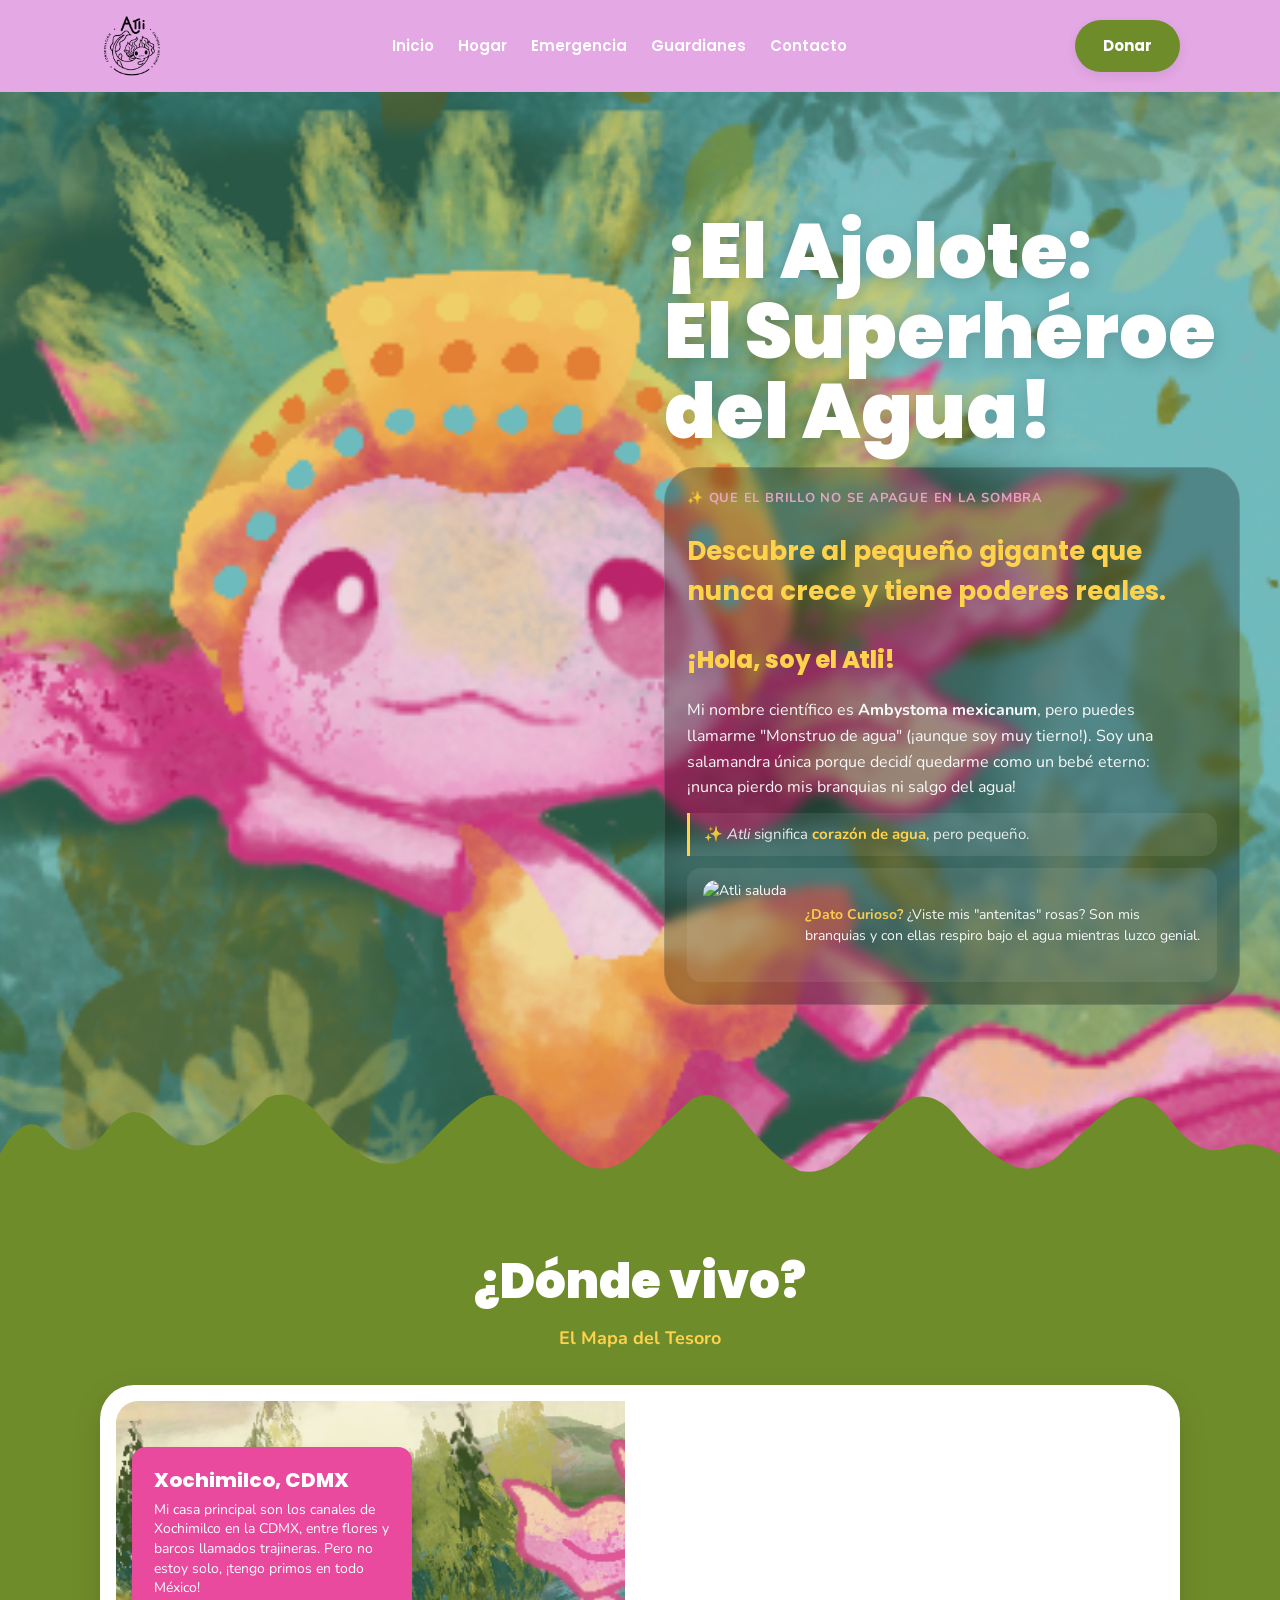
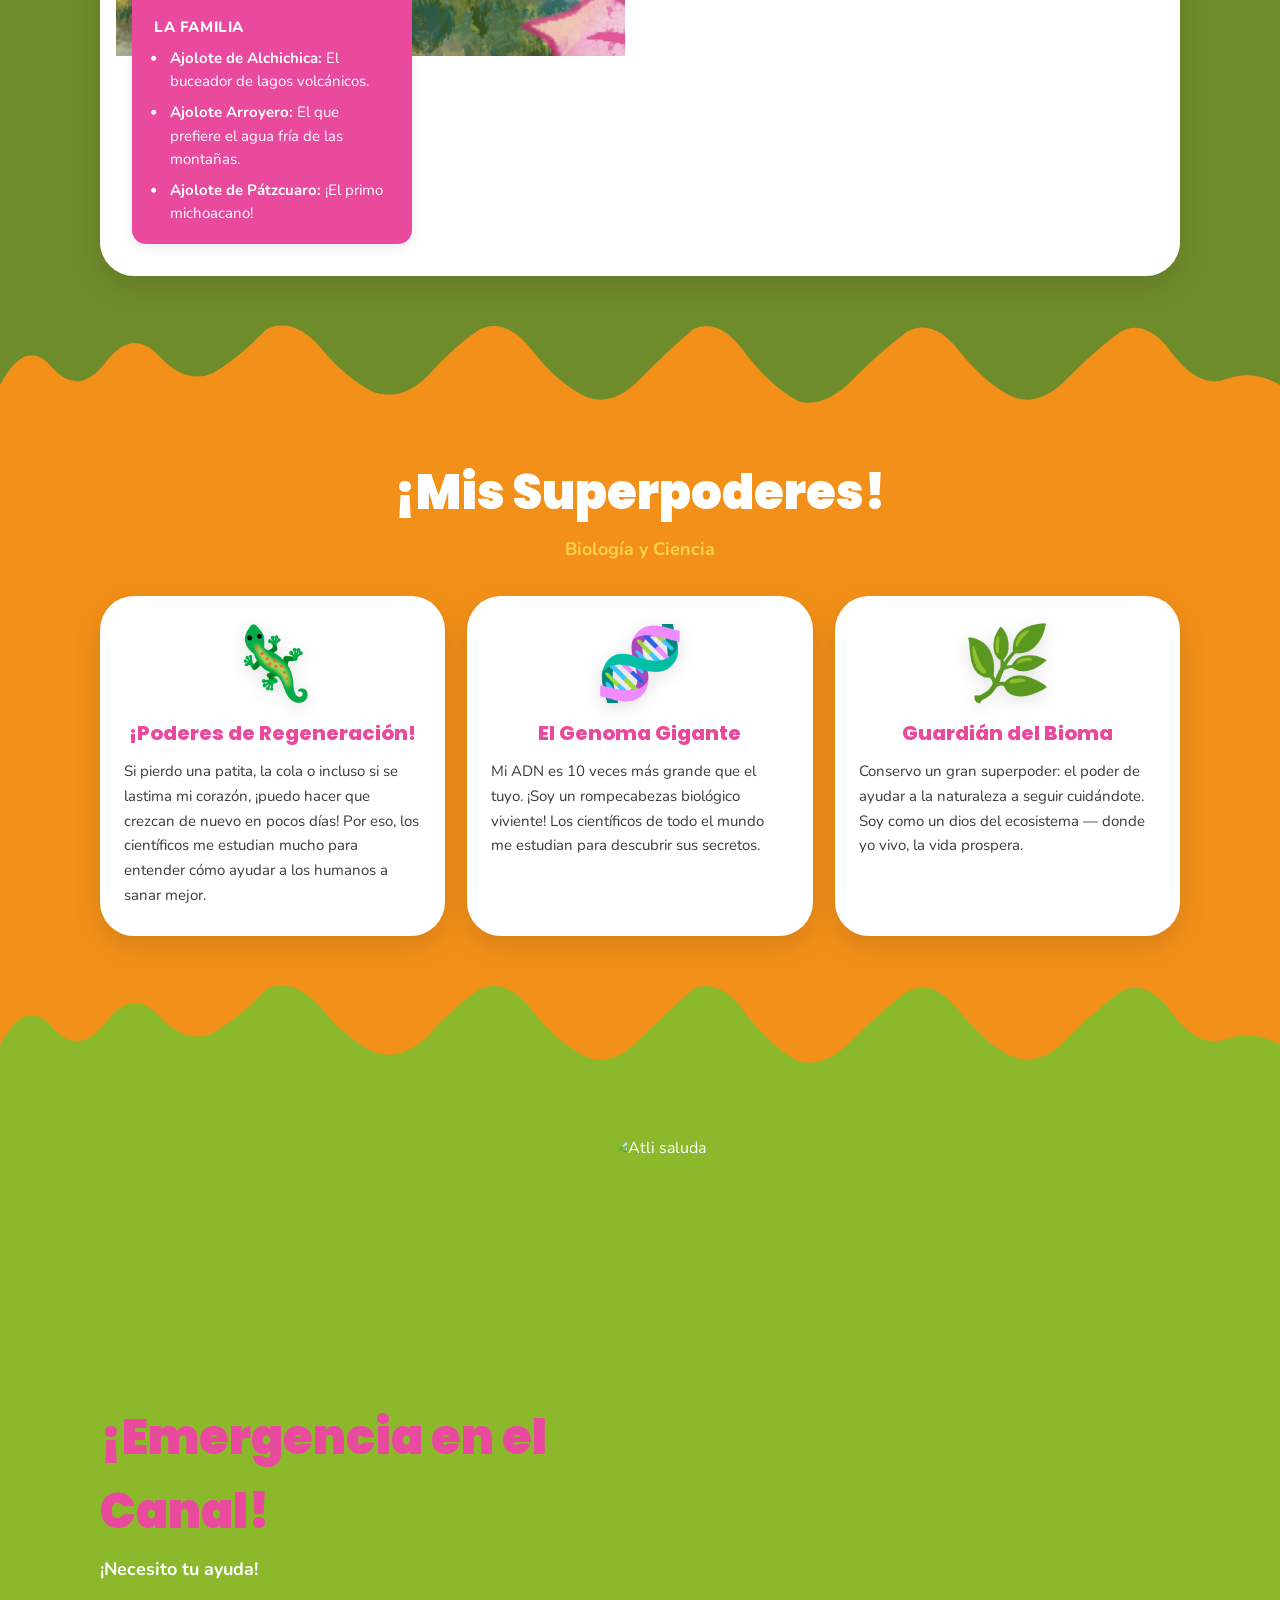
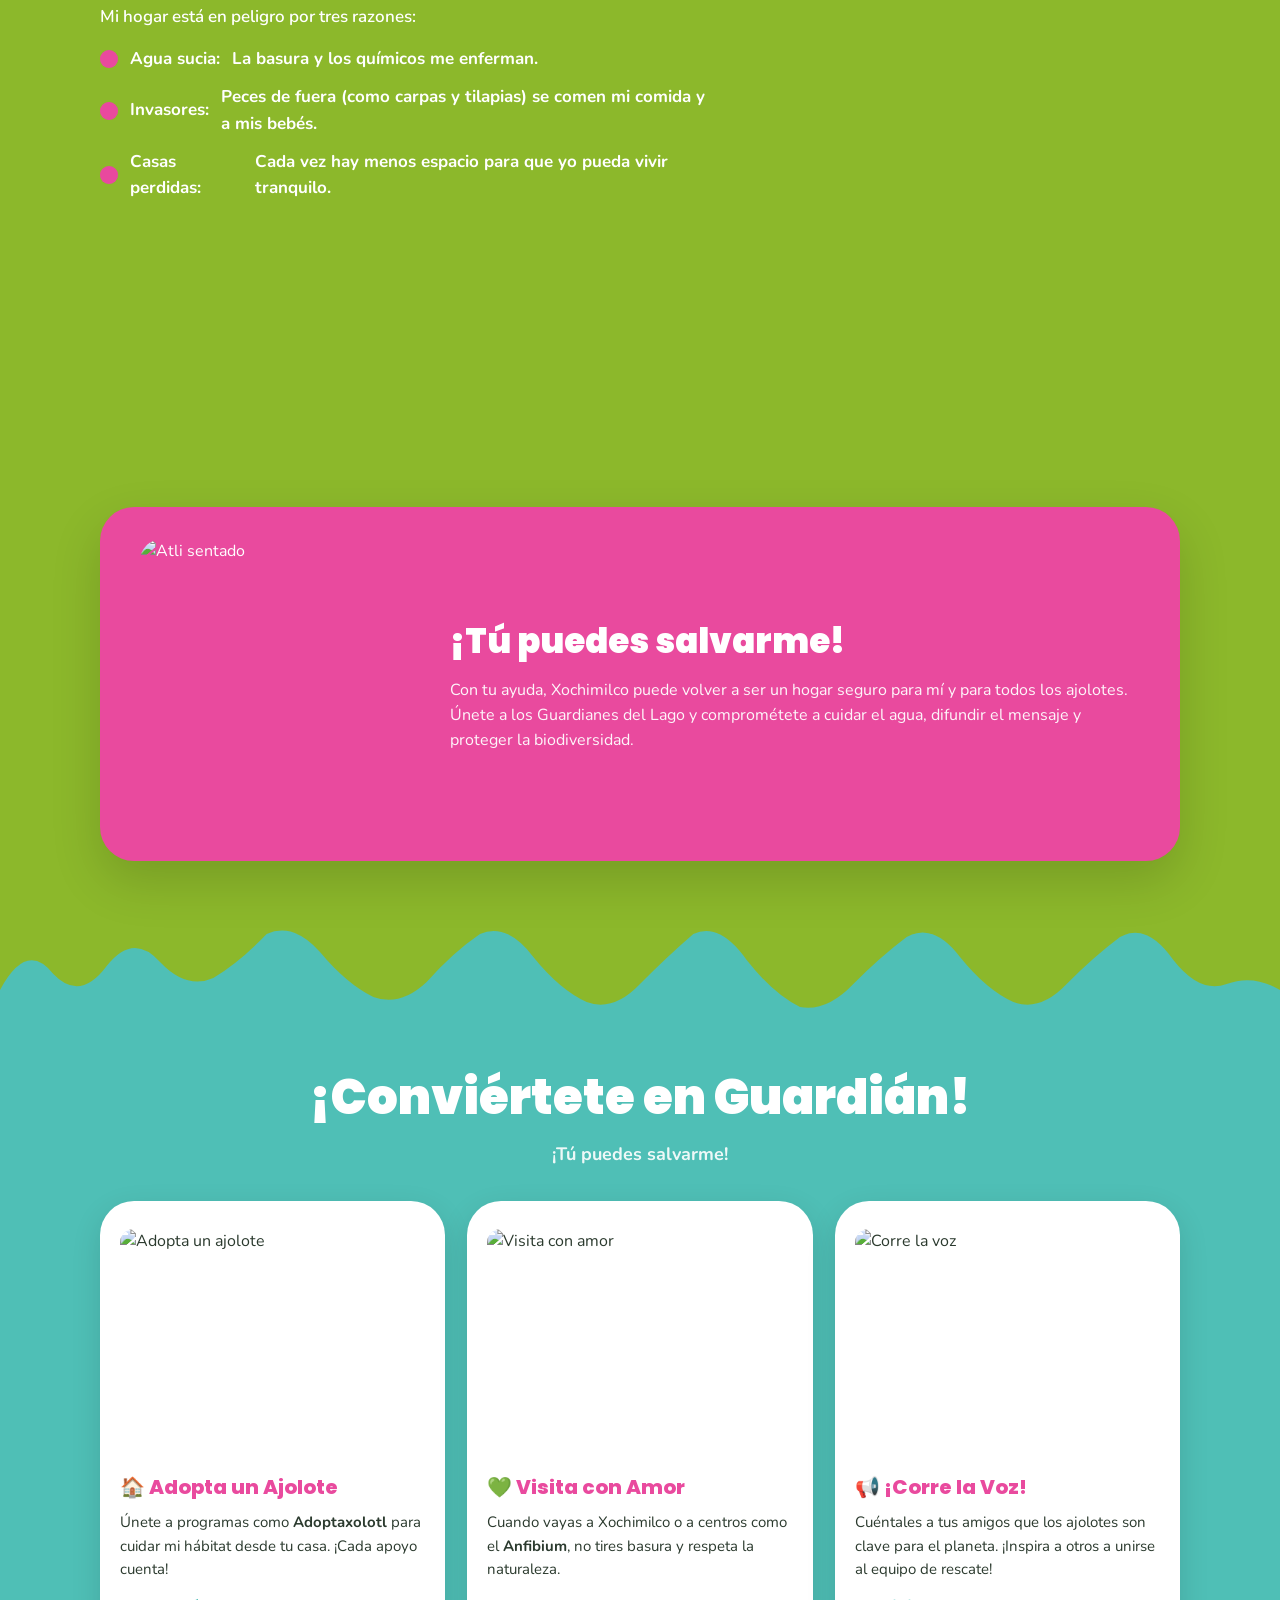
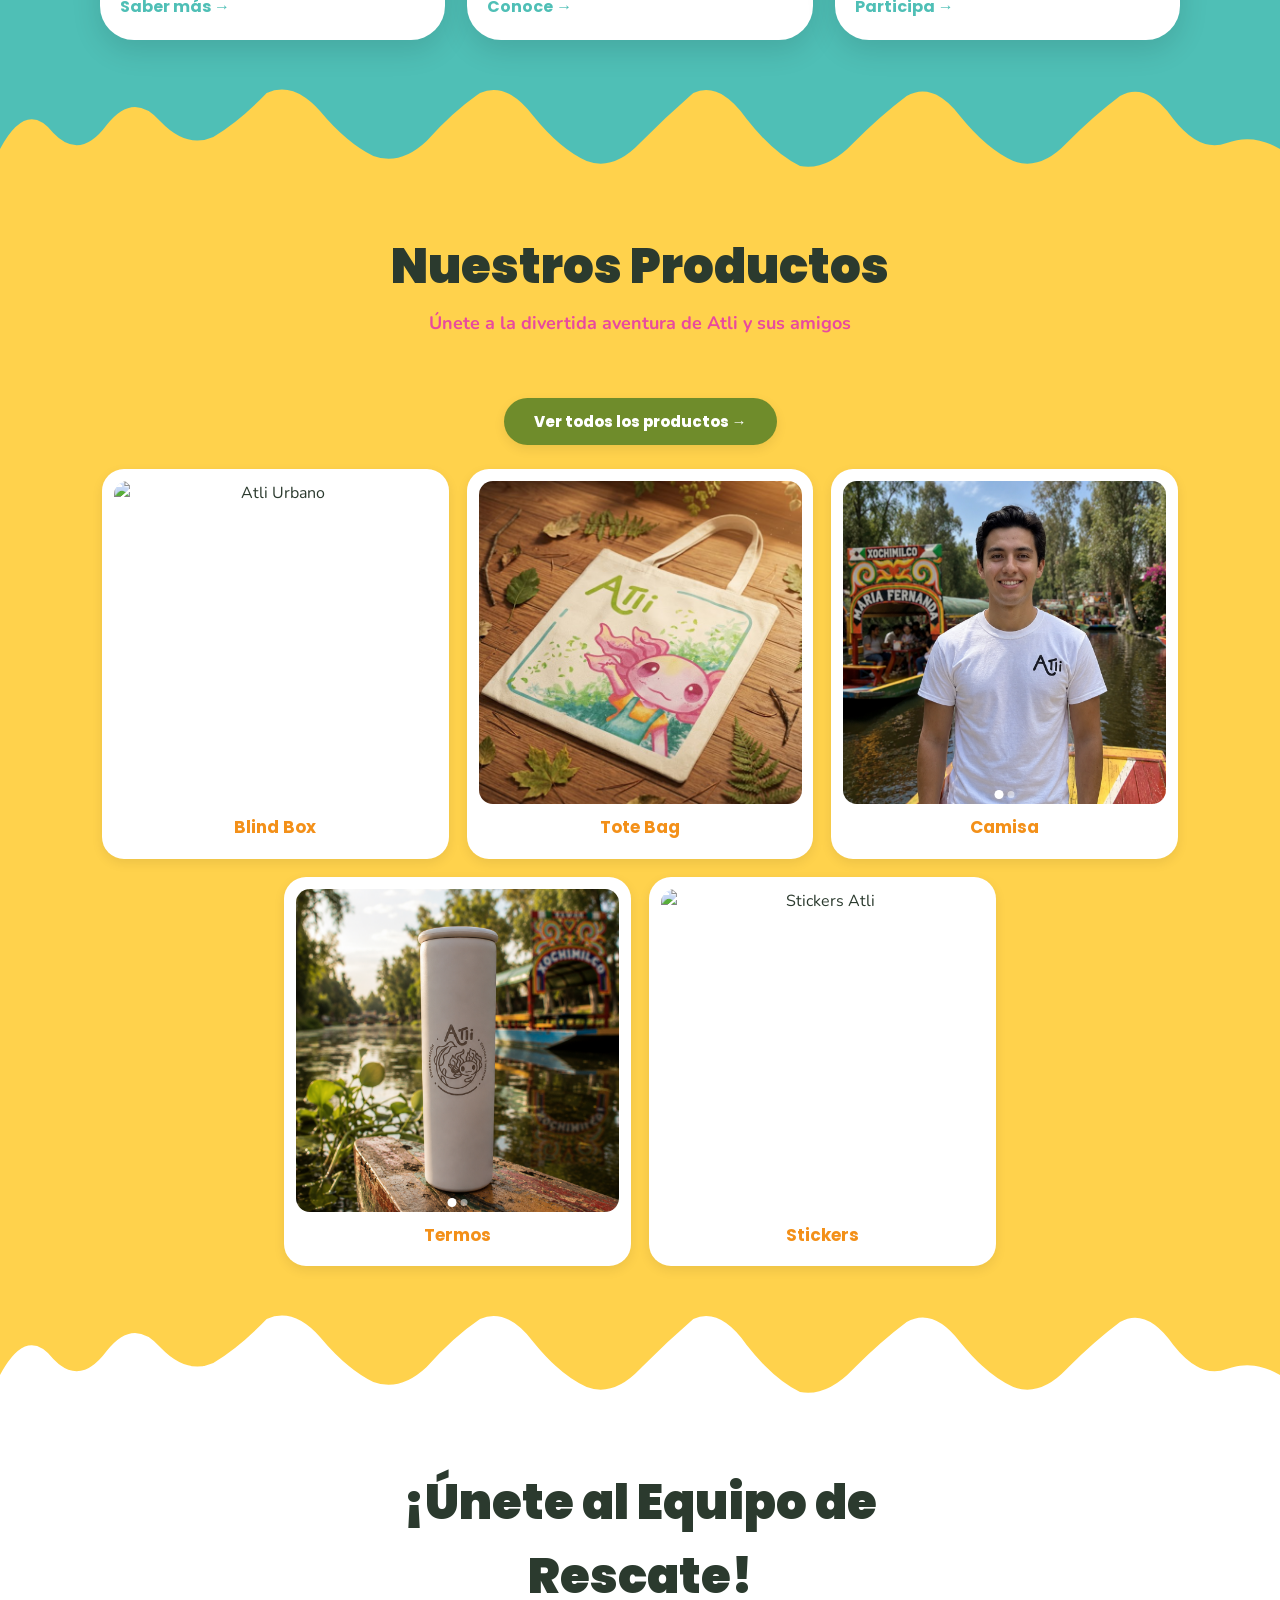
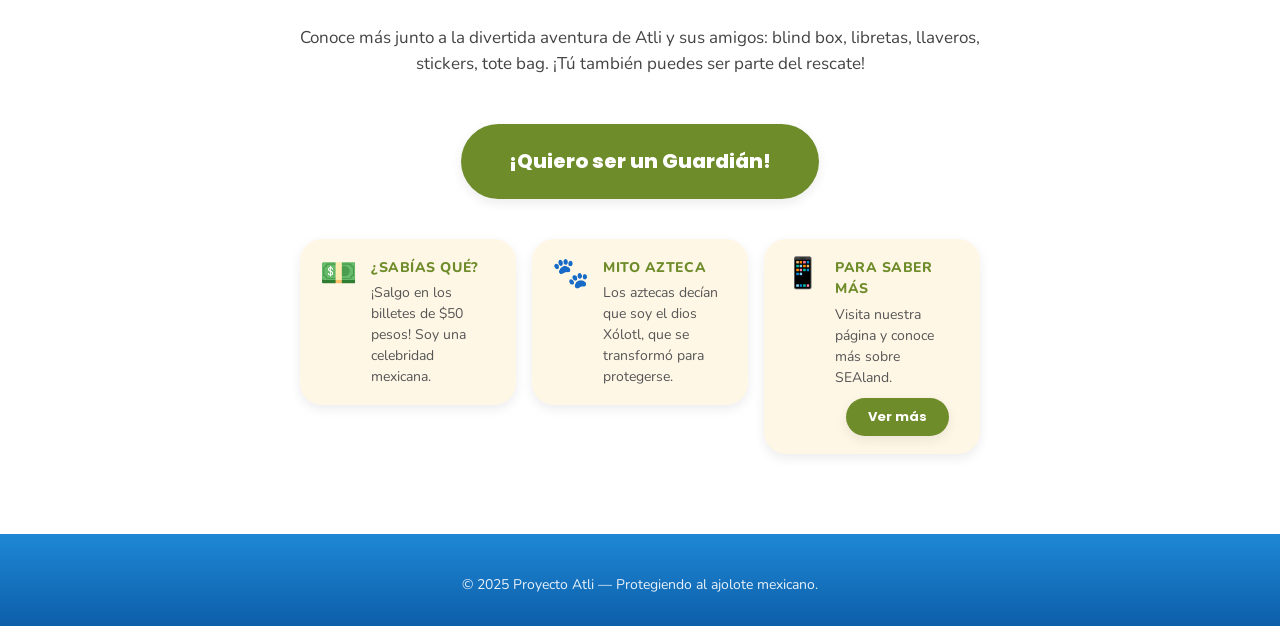
==== commit 8b5b8050: "actualizacion" ====
--- a/index.html
+++ b/index.html
@@ -314,14 +314,6 @@
     <!-- ===== FOOTER ===== -->
     <footer class="site-footer">
       <div class="container footer-inner">
-        <div class="footer-logos">
-          <!--  LOGOS ALIADOS -->
-          <div class="img-placeholder logo-small"></div>
-          <div class="img-placeholder logo-small"></div>
-          <div class="img-placeholder logo-small"></div>
-          <div class="img-placeholder logo-small"></div>
-          <div class="img-placeholder logo-small"></div>
-        </div>
         <p class="footer-text">© 2025 Proyecto Atli — Protegiendo al ajolote mexicano.</p>
       </div>
     </footer>
--- a/style.css
+++ b/style.css
@@ -67,7 +67,7 @@
   display: block;
 }
 
-/* ---------- Placeholders de imágenes ---------- */
+/* ---------- Clases de imagen ---------- */
 .img-placeholder,
 .img-hero,
 .img-card,
@@ -76,35 +76,9 @@
 .img-poder,
 .img-guardian,
 .img-proceso {
-  background-color: #e6e6e6;
-  background-image: repeating-linear-gradient(45deg, #d9d9d9 0 10px, #ececec 10px 20px);
-  border: 2px dashed #b8b8b8;
   border-radius: var(--radius-md);
   position: relative;
   overflow: hidden;
-}
-
-.img-placeholder::after,
-.img-card::after,
-.img-hero::after,
-.img-ajolote::after,
-.img-hogar::after,
-.img-poder::after,
-.img-guardian::after,
-.img-proceso::after {
-  content: "Imagen";
-  position: absolute;
-  inset: 0;
-  display: flex;
-  align-items: center;
-  justify-content: center;
-  font-family: 'Poppins', sans-serif;
-  font-size: 12px;
-  font-weight: 600;
-  letter-spacing: 0.08em;
-  text-transform: uppercase;
-  color: #7a7a7a;
-  pointer-events: none;
 }
 
 /* ---------- Buttons ---------- */
@@ -910,4 +884,76 @@
 @keyframes fadeUp {
   from { opacity: 0; transform: translateY(16px); }
   to   { opacity: 1; transform: translateY(0); }
+}
+
+/* ============ MÓVIL (max 760px) ============ */
+@media (max-width: 760px) {
+
+  /* Header */
+  .site-header { padding: 0; }
+  .header-inner { padding: 10px 16px; gap: 10px; }
+  .logo-img { width: 48px; height: 48px; }
+
+  /* Hero */
+  .hero { padding: 80px 0 100px; min-height: auto; }
+  .hero-content { padding: 16px; }
+  .hero-title { font-size: clamp(32px, 9vw, 52px); }
+  .hero-glass { padding: 16px; gap: 10px; }
+  .hero-sub { font-size: clamp(16px, 4.5vw, 22px); }
+  .hero-intro-title { font-size: clamp(16px, 4vw, 20px); }
+  .hero-desc { font-size: 14px; }
+  .hero-dato { flex-direction: column; text-align: center; }
+  .branquias-anim { width: 60px; height: 60px; }
+
+  /* Hogar — apila imagen arriba y nota abajo */
+  .hogar-card { padding: 0; overflow: hidden; }
+  .img-hogar { aspect-ratio: 4 / 3; border-radius: var(--radius-md) var(--radius-md) 0 0; }
+  .hogar-note {
+    position: static;
+    max-width: 100%;
+    border-radius: 0 0 var(--radius-md) var(--radius-md);
+    padding: 20px;
+    box-shadow: none;
+  }
+
+  /* Superpoderes */
+  .poderes { padding: 40px 0 100px; }
+  .poder-icon { font-size: 56px; }
+  .poder-card h3 { font-size: 18px; }
+
+  /* Emergencia */
+  .emergencia-inner { grid-template-columns: 1fr; }
+  .img-ajolote-emergencia { width: 100%; margin-left: 0; }
+
+  /* Guardianes */
+  .ayuda-box { grid-template-columns: 1fr; text-align: center; padding: 24px 20px; }
+  .img-ajolote-small { max-width: 180px; margin: 0 auto; }
+
+  /* Productos */
+  .proceso-card { flex: 0 0 calc(50% - 9px); }
+  .proceso-card h4 { font-size: 13px; }
+
+  /* CTA */
+  .cta-box { padding: 32px 20px; }
+  .cta-chips { flex-direction: column; align-items: center; }
+
+  /* Emergencia lista — bullet arriba cuando texto se parte */
+  .emergencia-list li { align-items: flex-start; }
+  .bullet { margin-top: 4px; flex-shrink: 0; }
+  .emergencia-list { font-size: 15px; }
+  .emergencia-intro { font-size: 15px; }
+
+  /* Datos rápidos */
+  .datos-rapidos { flex-direction: column; }
+  .dato-chip { width: 100%; }
+  .btn-sealand { margin: 0 auto; }
+
+  /* CTA */
+  .cta-title { font-size: clamp(24px, 7vw, 36px); }
+  .guardianes-grid { gap: 16px; }
+  .guardian-card { border-radius: var(--radius-md); }
+
+  /* Prod-layout (páginas de producto) */
+  .prod-layout { grid-template-columns: 1fr; }
+  .prod-info-panel { padding: 20px 16px; }
 }
